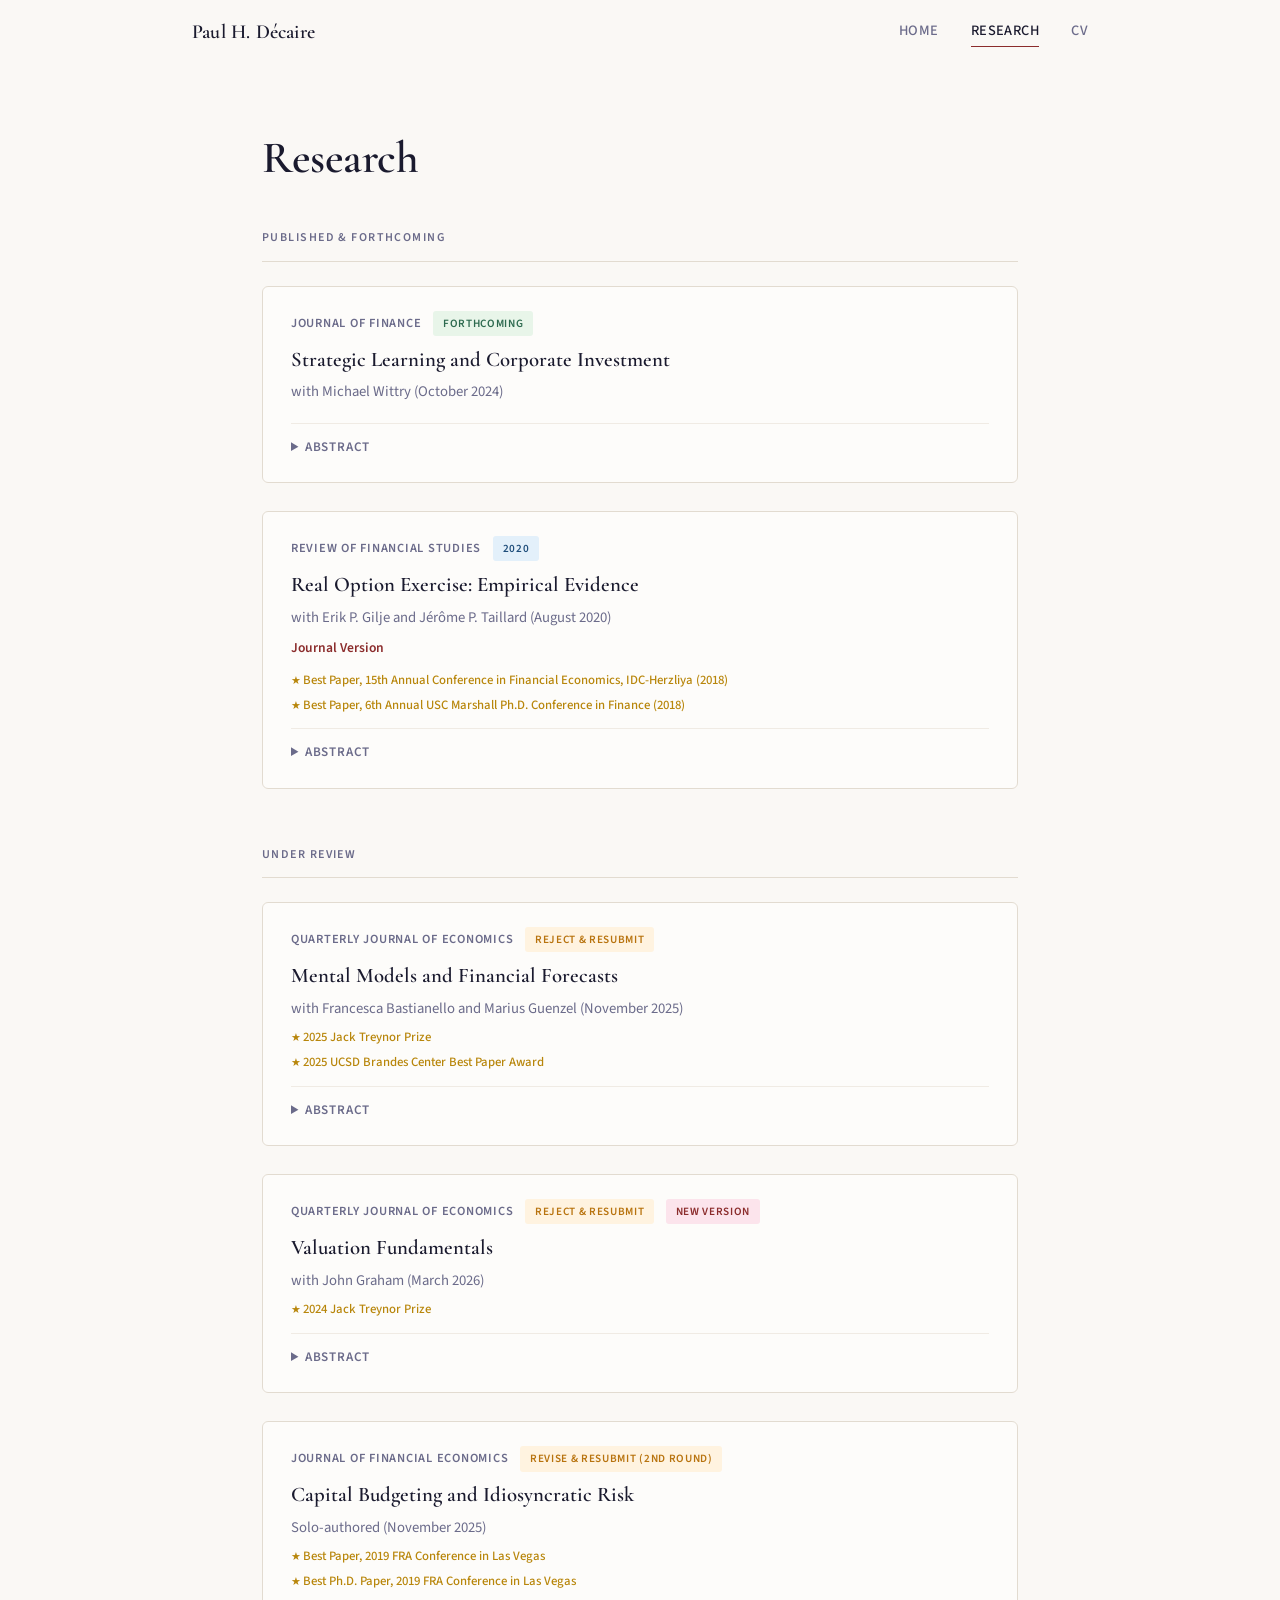
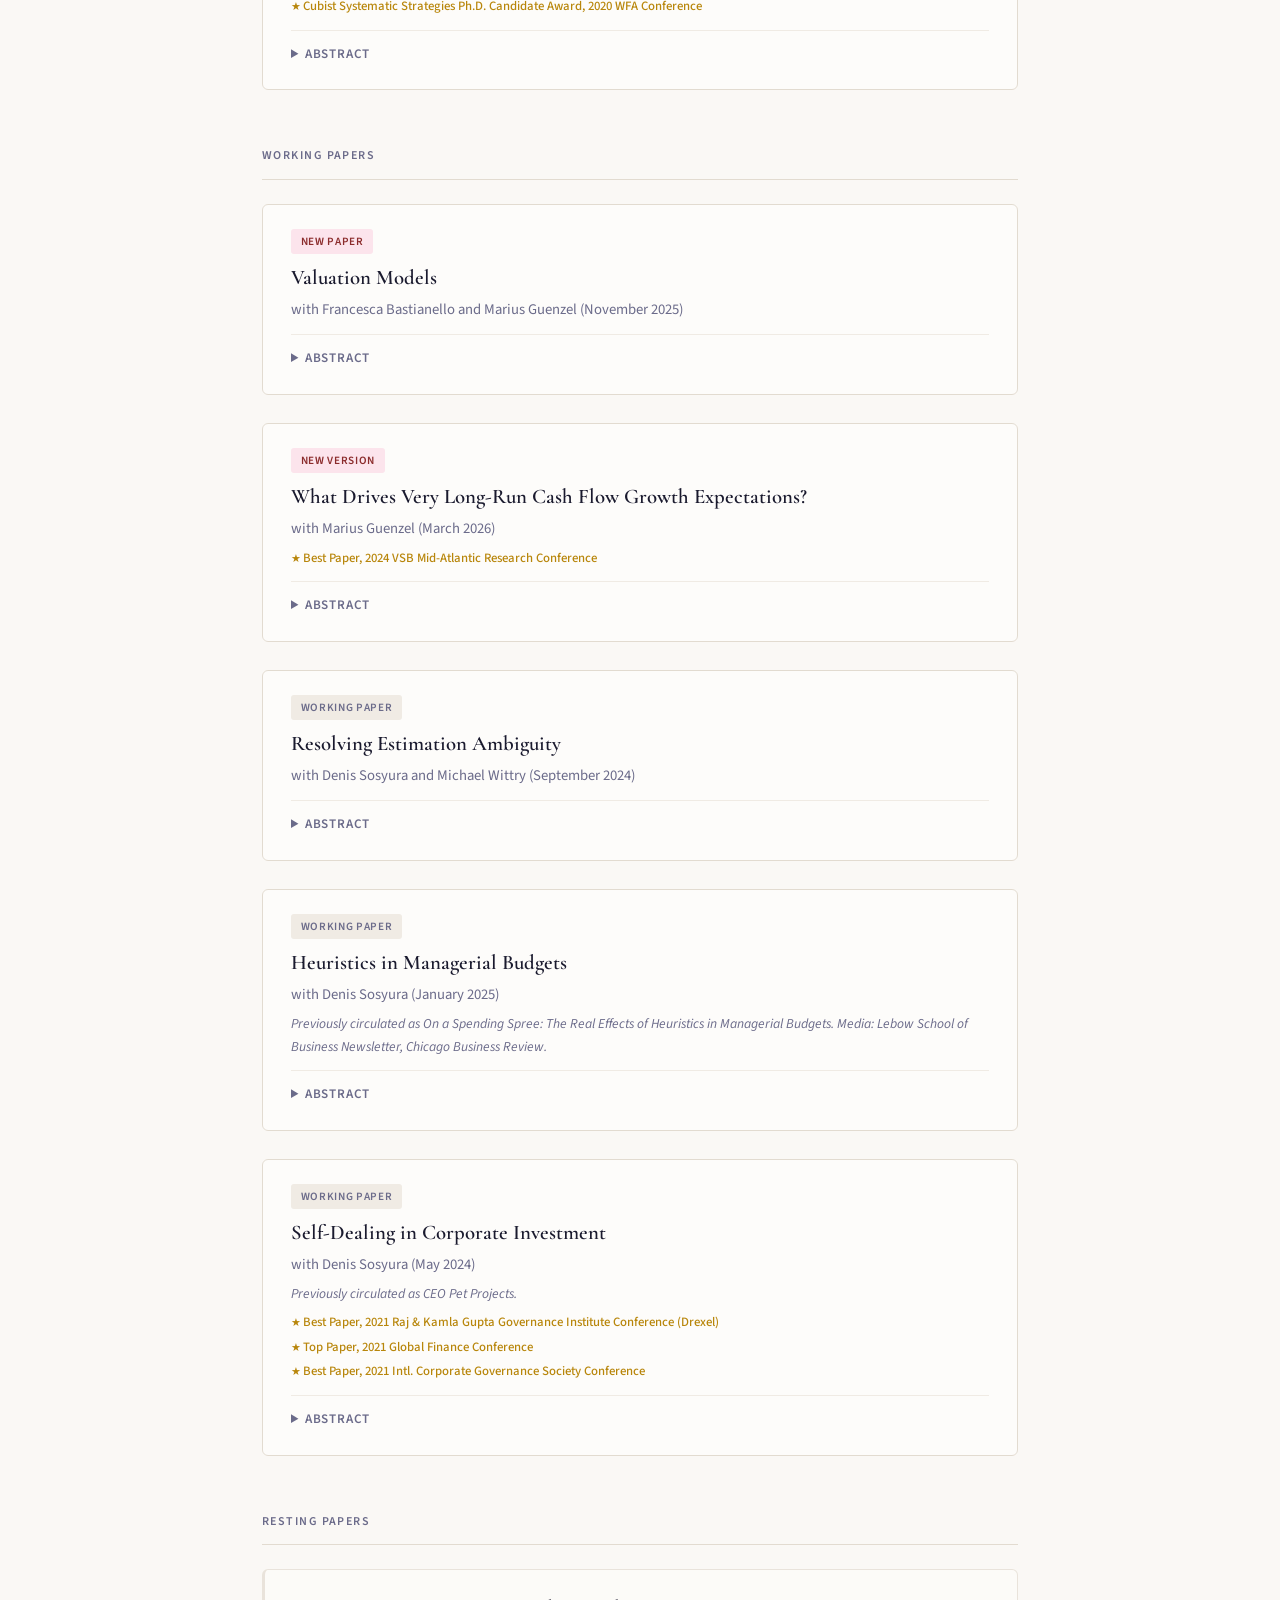
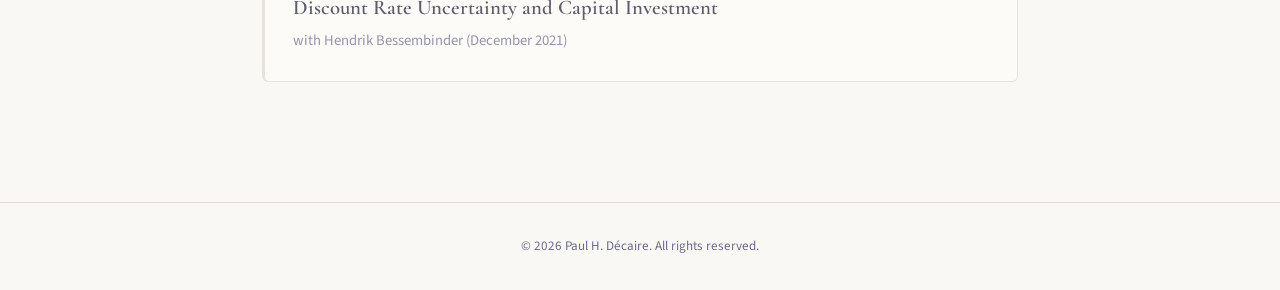
==== research.html @ a3f48f18 "Update paper title and author date in research.html" ====
<!DOCTYPE html>
<html lang="en">
<head>
    <meta charset="UTF-8">
    <meta name="viewport" content="width=device-width, initial-scale=1.0">
    <!-- Google Analytics 4 -->
    <script async src="https://www.googletagmanager.com/gtag/js?id=G-M47GTW8GNM"></script>
    <script>
        window.dataLayer = window.dataLayer || [];
        function gtag(){dataLayer.push(arguments);}
        gtag('js', new Date());
        gtag('config', 'G-M47GTW8GNM');
    </script>
    <title>Research — Paul H. Décaire</title>
    <meta name="description" content="Research papers by Paul H. Décaire on corporate investment, behavioral finance, and capital budgeting.">
    <link rel="preconnect" href="https://fonts.googleapis.com">
    <link rel="preconnect" href="https://fonts.gstatic.com" crossorigin>
    <link href="https://fonts.googleapis.com/css2?family=Cormorant+Garamond:ital,wght@0,400;0,500;0,600;0,700;1,400;1,500&family=Source+Sans+3:ital,wght@0,300;0,400;0,500;0,600;1,400&display=swap" rel="stylesheet">
    <link rel="stylesheet" href="style.css">
</head>
<body>
    <!-- Navigation -->
    <nav class="nav" id="nav">
        <div class="nav-inner">
            <a href="index.html" class="nav-name">Paul H. Décaire</a>
            <button class="nav-toggle" aria-label="Toggle menu" onclick="document.querySelector('.nav-links').classList.toggle('open')">
                <span></span><span></span><span></span>
            </button>
            <div class="nav-links">
                <a href="index.html">Home</a>
                <a href="research.html" class="active">Research</a>
                <a href="decaire_paul_resume.pdf" target="_blank">CV</a>
            </div>
        </div>
    </nav>

    <!-- Page Header -->
    <header class="page-header">
        <h1>Research</h1>
    </header>

    <!-- Main Content -->
    <main class="content research-page">

        <!-- Published / Forthcoming -->
        <section class="paper-section">
            <h2 class="section-label">Published &amp; Forthcoming</h2>
            <div class="papers">

                <article class="paper">
                    <div class="paper-meta">
                        <span class="paper-venue">Journal of Finance</span>
                        <span class="paper-status forthcoming">Forthcoming</span>
                    </div>
                    <h3 class="paper-title">
                        <a href="https://papers.ssrn.com/sol3/papers.cfm?abstract_id=3923811" target="_blank">Strategic Learning and Corporate Investment</a>
                    </h3>
                    <p class="paper-authors">with Michael Wittry (October 2024)</p>
                    <div class="paper-awards">
                        <!-- No specific awards listed for this version -->
                    </div>
                    <details class="paper-abstract">
                        <summary>Abstract</summary>
                        <p>We show that firms anticipate information spillover from peers' investment decisions and delay project exercise to learn from them. While this information improves project selection, the cost of waiting erodes these gains. To establish causality, we exploit local exogenous variation from the 1800s that shapes the number of peers that a firm can learn from today. The effect is most salient when information is scarce, costs of waiting are low, projects have low expected profitability, and the source information is more relevant. Finally, the anticipation of spillovers dampens aggregate investment, suggesting a role for this mechanism in macro-investment models.</p>
                    </details>
                </article>

                <article class="paper">
                    <div class="paper-meta">
                        <span class="paper-venue">Review of Financial Studies</span>
                        <span class="paper-status published">2020</span>
                    </div>
                    <h3 class="paper-title">
                        <a href="https://papers.ssrn.com/sol3/papers.cfm?abstract_id=3342565" target="_blank">Real Option Exercise: Empirical Evidence</a>
                    </h3>
                    <p class="paper-authors">with Erik P. Gilje and Jérôme P. Taillard (August 2020)</p>
                    <p class="paper-links">
                        <a href="https://academic.oup.com/rfs/advance-article/doi/10.1093/rfs/hhz092/5555880" target="_blank">Journal Version</a>
                    </p>
                    <div class="paper-awards">
                        <span class="award">Best Paper, 15th Annual Conference in Financial Economics, IDC-Herzliya (2018)</span>
                        <span class="award">Best Paper, 6th Annual USC Marshall Ph.D. Conference in Finance (2018)</span>
                    </div>
                    <details class="paper-abstract">
                        <summary>Abstract</summary>
                        <p>We study when and why firms exercise real options. Using detailed project-level investment data, we find that the likelihood that a firm exercises a real option is strongly related to peer exercise behavior. Peer exercise decisions are as important in explaining exercise behavior as variables commonly associated with standard real option theories, such as volatility. We identify peer effects using localized exogenous variation in peer project exercise decisions and find evidence consistent with information externalities being important for exercise behavior.</p>
                    </details>
                </article>

            </div>
        </section>

        <!-- Papers Under Review -->
        <section class="paper-section">
            <h2 class="section-label">Under Review</h2>
            <div class="papers">

                <article class="paper">
                    <div class="paper-meta">
                        <span class="paper-venue">Quarterly Journal of Economics</span>
                        <span class="paper-status rr">Reject &amp; Resubmit</span>
                    </div>
                    <h3 class="paper-title">
                        <a href="https://papers.ssrn.com/sol3/papers.cfm?abstract_id=5004839" target="_blank">Mental Models and Financial Forecasts</a>
                    </h3>
                    <p class="paper-authors">with Francesca Bastianello and Marius Guenzel (November 2025)</p>
                    <div class="paper-awards">
                        <span class="award">2025 Jack Treynor Prize</span>
                        <span class="award">2025 UCSD Brandes Center Best Paper Award</span>
                    </div>
                    <details class="paper-abstract">
                        <summary>Abstract</summary>
                        <p>We uncover the mental models financial professionals use to explain their quantitative forecasts, and show how they shape beliefs and return predictability. Using the near-universe of 2.1 million equity analyst reports, we collect the valuation methods analysts adopt to compute their price targets, together with their reasoning, measured as attention to topics, and their associated valuation channels, time horizons, and sentiments. To validate the reliability of our output, we introduce a multi-step LLM prompting strategy and new diagnostic tools. Consistent with a model of top-down and bottom-up attention, we then uncover three sets of facts. First, analysts' mental models are sparse and rigid, and the choice of attention allocation and valuation methods are jointly determined by both analyst- and firm-characteristics. Second, analysts' reasoning translates into their quantitative forecasts. Both attention and valuation methods contribute to differences in valuations over time and across analysts, but variation in attention plays a bigger role. Third, we study the extent to which different topics contribute to over and underreaction to information, and show how biases in analysts' reasoning are reflected in asset prices.</p>
                    </details>
                </article>

                <article class="paper">
                    <div class="paper-meta">
                        <span class="paper-venue">Quarterly Journal of Economics</span>
                        <span class="paper-status rr">Reject &amp; Resubmit</span>
                        <span class="paper-status new">New Version</span>
                    </div>
                    <h3 class="paper-title">
                        <a href="https://papers.ssrn.com/sol3/papers.cfm?abstract_id=4951338" target="_blank">Valuation Fundamentals</a>
                    </h3>
                    <p class="paper-authors">with John Graham (March 2026)</p>
                    <div class="paper-awards">
                        <span class="award">2024 Jack Treynor Prize</span>
                    </div>
                    <details class="paper-abstract">
                        <summary>Abstract</summary>
                        <p>Valuation combines expectations about cash flows and risk, yet little is known about how experts subjectively assess and incorporate risk into their models. Using a comprehensive sample with detailed information on valuation-model design and discount-rate inputs, we provide new evidence about valuation practice and how analysts assess firm-level risk. Analysts anchor their discount rates in the Capital Asset Pricing Model but apply subjective adjustments: they incorporate firm-specific characteristics they deem relevant and account for estimation noise when updating toward the benchmark. These adjustments strengthen the risk-return trade-off captured by subjective betas, resulting in a steeper subjective Security Market Line. While this process strengthens the relation between betas and future idiosyncratic risk, it weakens their link to systematic risk. More broadly, our findings illustrate how formal models and expert judgment interact: normative frameworks serve as disciplining anchors, but expectations ultimately reflect context-dependent judgment extending beyond, and improving upon, the model itself.</p>
                    </details>
                </article>

                <article class="paper">
                    <div class="paper-meta">
                        <span class="paper-venue">Journal of Financial Economics</span>
                        <span class="paper-status rr">Revise &amp; Resubmit (2nd round)</span>
                    </div>
                    <h3 class="paper-title">
                        <a href="https://papers.ssrn.com/sol3/papers.cfm?abstract_id=3480884" target="_blank">Capital Budgeting and Idiosyncratic Risk</a>
                    </h3>
                    <p class="paper-authors">Solo-authored (November 2025)</p>
                    <div class="paper-awards">
                        <span class="award">Best Paper, 2019 FRA Conference in Las Vegas</span>
                        <span class="award">Best Ph.D. Paper, 2019 FRA Conference in Las Vegas</span>
                        <span class="award">Cubist Systematic Strategies Ph.D. Candidate Award, 2020 WFA Conference</span>
                    </div>
                    <details class="paper-abstract">
                        <summary>Abstract</summary>
                        <p>I show that managers discriminate against idiosyncratic risk in capital budgeting: marginal projects with greater idiosyncratic risk exposure are associated with higher required rate of return. To establish causality, I exploit quasi-exogenous within-region variation in project-specific idiosyncratic risk. I then decompose the measure of idiosyncratic risk into a good and a bad component and show that managers penalize projects for their exposure to downside risk. Finally, I explore how costly external financing, internal monitoring frictions, and CEOs' personal exposure to idiosyncratic risk affect those adjustments. Overall, financial and operational frictions induce managers to account for idiosyncratic risk when determining projects' required rate of return.</p>
                    </details>
                </article>

            </div>
        </section>

        <!-- Working Papers -->
        <section class="paper-section">
            <h2 class="section-label">Working Papers</h2>
            <div class="papers">

                <article class="paper">
                    <div class="paper-meta">
                        <span class="paper-status new">New Paper</span>
                    </div>
                    <h3 class="paper-title">
                        <a href="https://papers.ssrn.com/sol3/papers.cfm?abstract_id=5767524" target="_blank">Valuation Models</a>
                    </h3>
                    <p class="paper-authors">with Francesca Bastianello and Marius Guenzel (November 2025)</p>
                    <details class="paper-abstract">
                        <summary>Abstract</summary>
                        <p>Valuation models lie at the core of both financial theory and practice, yet we lack systematic evidence on how professionals value assets, which models perform best, and why. To make progress on these questions, we analyze valuation models in 1.1 million equity analyst reports. While, on average, simpler multiples-based models generate more accurate forecasts than more complex discounted cash flow (DCF) models, this masks important heterogeneity: skilled analysts produce superior forecasts with DCF models, especially for hard-to-value firms, underscoring the importance of expertise when employing complex models. To establish that model-specific expertise matters, we exploit a quasi-exogenous shock that forced some analysts to switch valuation models, and show that their forecast accuracy subsequently declines relative to analysts with established experience using the new approach.</p>
                    </details>
                </article>

                <article class="paper">
                    <div class="paper-meta">
                        <span class="paper-status new">New Version</span>
                    </div>
                    <h3 class="paper-title">
                        <a href="https://papers.ssrn.com/sol3/papers.cfm?abstract_id=4637198" target="_blank">What Drives Very Long-Run Cash Flow Growth Expectations?</a>
                    </h3>
                    <p class="paper-authors">with Marius Guenzel (March 2026)</p>
                    <div class="paper-awards">
                        <span class="award">Best Paper, 2024 VSB Mid-Atlantic Research Conference</span>
                    </div>
                    <details class="paper-abstract">
                        <summary>Abstract</summary>
                        <p>We study how forecasters form beliefs about very long-run firm growth using data on terminal growth rate (TGR) expectations, textual discussions, and demographics. TGR expectations are distinct from shorter-horizon beliefs, correlated with firms’ long-run growth, and uncontaminated by expected returns. Compared to short-run expectations, persistent forecaster heterogeneity carries more weight, accounting for 69% of explained variation in TGR. Local extrapolation is strongest in distant and unfamiliar contexts. TGR heterogeneity reflects differential textual emphasis on macroeconomic, industry, and geographic topics, yielding a unifying insight: when outcomes are distant and fundamental anchors are weak, individual background and experience dominate in shaping beliefs.</p>
                    </details>
                </article>

                <article class="paper">
                    <div class="paper-meta">
                        <span class="paper-status">Working Paper</span>
                    </div>
                    <h3 class="paper-title">
                        <a href="https://papers.ssrn.com/sol3/papers.cfm?abstract_id=4953859" target="_blank">Resolving Estimation Ambiguity</a>
                    </h3>
                    <p class="paper-authors">with Denis Sosyura and Michael Wittry (September 2024)</p>
                    <details class="paper-abstract">
                        <summary>Abstract</summary>
                        <p>Economic models develop conceptual frameworks for fundamental decisions but rarely prescribe a specific estimation approach. Using novel data on the inputs and assumptions in professional stock valuations, we study how financial analysts address estimation ambiguity when calculating a firm's cost of capital. Analysts use the same return-generating model (CAPM) but diverge in their estimation choices for key inputs, such as equity betas. Such estimation choices are driven by idiosyncratic analyst-specific criteria, persist throughout their career and across brokerages, and generate large cross-analyst variation in discount rates for the same stock.</p>
                    </details>
                </article>

                <article class="paper">
                    <div class="paper-meta">
                        <span class="paper-status">Working Paper</span>
                    </div>
                    <h3 class="paper-title">
                        <a href="https://papers.ssrn.com/sol3/papers.cfm?abstract_id=4242936" target="_blank">Heuristics in Managerial Budgets</a>
                    </h3>
                    <p class="paper-authors">with Denis Sosyura (January 2025)</p>
                    <p class="paper-note">Previously circulated as <em>On a Spending Spree: The Real Effects of Heuristics in Managerial Budgets</em>. Media: Lebow School of Business Newsletter, Chicago Business Review.</p>
                    <details class="paper-abstract">
                        <summary>Abstract</summary>
                        <p>Using granular data on managerial expenditures, we uncover heuristics in capital budgets, such as nominal rigidity, anchoring, and reset deadlines. Such heuristics are associated with managerial opportunism. Managers with budget surpluses increase spending before fiscal deadlines, and these projects underperform. Managers with budget shortfalls halt spending until refill dates, irrespective of investment options. These effects intensify at hierarchical firms with higher monitoring costs but weaken under strong principals.</p>
                    </details>
                </article>

                <article class="paper">
                    <div class="paper-meta">
                        <span class="paper-status">Working Paper</span>
                    </div>
                    <h3 class="paper-title">
                        <a href="https://papers.ssrn.com/sol3/papers.cfm?abstract_id=3747263" target="_blank">Self-Dealing in Corporate Investment</a>
                    </h3>
                    <p class="paper-authors">with Denis Sosyura (May 2024)</p>
                    <p class="paper-note">Previously circulated as <em>CEO Pet Projects</em>.</p>
                    <div class="paper-awards">
                        <span class="award">Best Paper, 2021 Raj &amp; Kamla Gupta Governance Institute Conference (Drexel)</span>
                        <span class="award">Top Paper, 2021 Global Finance Conference</span>
                        <span class="award">Best Paper, 2021 Intl. Corporate Governance Society Conference</span>
                    </div>
                    <details class="paper-abstract">
                        <summary>Abstract</summary>
                        <p>Using hand-collected data on CEOs' personal assets, we find that CEOs prioritize corporate investment projects that increase the value of CEOs' private assets. Such projects are implemented sooner, receive more capital, and are less likely to be dropped. This investment strategy delivers large personal gains to the CEO but selects lower-NPV projects for the firm and erodes its investment efficiency. Consistent with value erosion, investment announcements by self-dealing CEOs generate negative announcement returns.</p>
                    </details>
                </article>

            </div>
        </section>

        <!-- Resting Papers -->
        <section class="paper-section">
            <h2 class="section-label">Resting Papers</h2>
            <div class="papers">
                <article class="paper paper-resting">
                    <h3 class="paper-title">Discount Rate Uncertainty and Capital Investment</h3>
                    <p class="paper-authors">with Hendrik Bessembinder (December 2021)</p>
                </article>
            </div>
        </section>

    </main>

    <!-- Footer -->
    <footer class="footer">
        <div class="footer-inner">
            <p>&copy; 2026 Paul H. Décaire. All rights reserved.</p>
        </div>
    </footer>

    <script>
        window.addEventListener('scroll', () => {
            document.getElementById('nav').classList.toggle('scrolled', window.scrollY > 20);
        });
    </script>
</body>
</html>
---- style.css ----
/* ============================================================
   Paul H. Décaire — Academic Website Stylesheet
   Aesthetic: Refined editorial, warm & authoritative
   ============================================================ */

:root {
    --color-ink: #1a1a2e;
    --color-ink-light: #3d3d5c;
    --color-ink-muted: #6b6b8a;
    --color-cream: #faf8f5;
    --color-warm-white: #fdfcfa;
    --color-sand: #f0ebe4;
    --color-sand-dark: #e2dbd0;
    --color-accent: #8b2c2c;
    --color-accent-hover: #a63636;
    --color-gold: #b8860b;
    --color-green-muted: #2d6a4f;
    --color-blue-muted: #1e4d7a;
    --font-display: 'Cormorant Garamond', 'Georgia', serif;
    --font-body: 'Source Sans 3', 'Segoe UI', sans-serif;
    --max-width: 820px;
    --nav-height: 64px;
}

/* Reset */
*, *::before, *::after { box-sizing: border-box; margin: 0; padding: 0; }

html {
    scroll-behavior: smooth;
    -webkit-text-size-adjust: 100%;
}

body {
    font-family: var(--font-body);
    font-size: 16px;
    line-height: 1.7;
    color: var(--color-ink);
    background: var(--color-cream);
    -webkit-font-smoothing: antialiased;
    -moz-osx-font-smoothing: grayscale;
}

a {
    color: var(--color-accent);
    text-decoration: none;
    transition: color 0.2s ease;
}
a:hover {
    color: var(--color-accent-hover);
}

img { max-width: 100%; display: block; }

/* ---- NAVIGATION ---- */
.nav {
    position: fixed;
    top: 0;
    left: 0;
    right: 0;
    height: var(--nav-height);
    background: var(--color-cream);
    z-index: 100;
    transition: box-shadow 0.3s ease, background 0.3s ease;
}
.nav.scrolled {
    box-shadow: 0 1px 12px rgba(26, 26, 46, 0.08);
    background: rgba(250, 248, 245, 0.97);
    backdrop-filter: blur(8px);
}
.nav-inner {
    max-width: 960px;
    margin: 0 auto;
    padding: 0 2rem;
    height: 100%;
    display: flex;
    align-items: center;
    justify-content: space-between;
}
.nav-name {
    font-family: var(--font-display);
    font-size: 1.25rem;
    font-weight: 600;
    color: var(--color-ink);
    letter-spacing: 0.01em;
}
.nav-name:hover { color: var(--color-accent); }
.nav-links {
    display: flex;
    gap: 2rem;
    align-items: center;
}
.nav-links a {
    font-family: var(--font-body);
    font-size: 0.9rem;
    font-weight: 500;
    color: var(--color-ink-muted);
    letter-spacing: 0.03em;
    text-transform: uppercase;
    position: relative;
    padding-bottom: 2px;
}
.nav-links a::after {
    content: '';
    position: absolute;
    bottom: -2px;
    left: 0;
    width: 0;
    height: 1.5px;
    background: var(--color-accent);
    transition: width 0.3s ease;
}
.nav-links a:hover,
.nav-links a.active {
    color: var(--color-ink);
}
.nav-links a:hover::after,
.nav-links a.active::after {
    width: 100%;
}
.nav-toggle { display: none; }

/* ---- HERO (Home) ---- */
.hero {
    padding-top: calc(var(--nav-height) + 4rem);
    padding-bottom: 3rem;
    background: var(--color-cream);
}
.hero-inner {
    max-width: var(--max-width);
    margin: 0 auto;
    padding: 0 2rem;
    display: flex;
    align-items: flex-start;
    gap: 3rem;
}
.hero-photo {
    flex-shrink: 0;
    width: 200px;
    height: 240px;
    border-radius: 6px;
    overflow: hidden;
    background: var(--color-sand);
    border: 1px solid var(--color-sand-dark);
}
.hero-photo img {
    width: 100%;
    height: 100%;
    object-fit: cover;
}
.hero-text {
    padding-top: 0.5rem;
}
.hero-text h1 {
    font-family: var(--font-display);
    font-size: 2.6rem;
    font-weight: 600;
    color: var(--color-ink);
    line-height: 1.15;
    margin-bottom: 0.5rem;
    letter-spacing: -0.01em;
}
.hero-title {
    font-size: 1.1rem;
    font-weight: 500;
    color: var(--color-ink-light);
    margin-bottom: 0.25rem;
}
.hero-affiliation {
    font-size: 0.95rem;
    color: var(--color-ink-muted);
    line-height: 1.6;
}

/* ---- PAGE HEADER (Research) ---- */
.page-header {
    padding-top: calc(var(--nav-height) + 3.5rem);
    padding-bottom: 2rem;
    max-width: var(--max-width);
    margin: 0 auto;
    padding-left: 2rem;
    padding-right: 2rem;
}
.page-header h1 {
    font-family: var(--font-display);
    font-size: 2.8rem;
    font-weight: 600;
    color: var(--color-ink);
    letter-spacing: -0.01em;
}

/* ---- MAIN CONTENT ---- */
.content {
    max-width: var(--max-width);
    margin: 0 auto;
    padding: 0 2rem 4rem;
}

/* ---- SECTION LABELS ---- */
.section-label {
    font-family: var(--font-body);
    font-size: 0.75rem;
    font-weight: 600;
    letter-spacing: 0.12em;
    text-transform: uppercase;
    color: var(--color-ink-muted);
    margin-bottom: 1.5rem;
    padding-bottom: 0.75rem;
    border-bottom: 1px solid var(--color-sand-dark);
}

/* ---- ABOUT SECTION ---- */
.about { margin-bottom: 3rem; }
.about-body p {
    color: var(--color-ink-light);
    margin-bottom: 1rem;
    font-size: 1.02rem;
}
.research-themes {
    margin: 0.75rem 0 1rem 1.25rem;
    color: var(--color-ink-light);
}
.research-themes li {
    margin-bottom: 0.4rem;
    padding-left: 0.3rem;
}

/* ---- CONTACT SECTION ---- */
.contact { margin-bottom: 3rem; }
.contact-grid {
    display: grid;
    grid-template-columns: 1fr 1fr;
    gap: 1.5rem;
    margin-bottom: 2rem;
}
.contact-item {
    display: flex;
    flex-direction: column;
    gap: 0.25rem;
}
.contact-label {
    font-size: 0.8rem;
    font-weight: 600;
    letter-spacing: 0.06em;
    text-transform: uppercase;
    color: var(--color-ink-muted);
}
.contact-item a {
    font-size: 1rem;
    font-weight: 500;
}

.profiles {
    display: flex;
    gap: 1.25rem;
    flex-wrap: wrap;
}
.profile-link {
    display: inline-flex;
    align-items: center;
    gap: 0.5rem;
    padding: 0.6rem 1.2rem;
    border: 1px solid var(--color-sand-dark);
    border-radius: 6px;
    font-size: 0.88rem;
    font-weight: 500;
    color: var(--color-ink-light);
    background: var(--color-warm-white);
    transition: all 0.2s ease;
}
.profile-link:hover {
    border-color: var(--color-accent);
    color: var(--color-accent);
    background: #fff;
    box-shadow: 0 2px 8px rgba(139, 44, 44, 0.08);
}
.profile-link svg {
    flex-shrink: 0;
}

/* ---- HIGHLIGHTS / SELECTED RESEARCH ---- */
.highlights { margin-bottom: 2rem; }
.highlights-body {
    display: flex;
    flex-direction: column;
    gap: 1.25rem;
}
.highlight-card {
    padding: 1.25rem 1.5rem;
    background: var(--color-warm-white);
    border: 1px solid var(--color-sand-dark);
    border-radius: 6px;
    border-left: 3px solid var(--color-accent);
    transition: box-shadow 0.2s ease, transform 0.2s ease;
}
.highlight-card:hover {
    box-shadow: 0 4px 16px rgba(26, 26, 46, 0.06);
    transform: translateY(-1px);
}
.highlight-badge {
    display: inline-block;
    font-size: 0.72rem;
    font-weight: 600;
    letter-spacing: 0.08em;
    text-transform: uppercase;
    color: var(--color-accent);
    margin-bottom: 0.4rem;
}
.highlight-card h3 {
    font-family: var(--font-display);
    font-size: 1.2rem;
    font-weight: 600;
    line-height: 1.35;
    margin-bottom: 0.25rem;
}
.highlight-card h3 a {
    color: var(--color-ink);
}
.highlight-card h3 a:hover {
    color: var(--color-accent);
}
.highlight-authors {
    font-size: 0.9rem;
    color: var(--color-ink-muted);
}
.highlight-awards {
    font-size: 0.8rem;
    color: var(--color-gold);
    font-weight: 500;
    margin-top: 0.35rem;
}
.view-all {
    display: inline-block;
    margin-top: 0.5rem;
    font-weight: 600;
    font-size: 0.95rem;
}

/* ---- RESEARCH PAGE: PAPERS ---- */
.paper-section {
    margin-bottom: 3.5rem;
}
.papers {
    display: flex;
    flex-direction: column;
    gap: 1.75rem;
}
.paper {
    padding: 1.5rem 1.75rem;
    background: var(--color-warm-white);
    border: 1px solid var(--color-sand-dark);
    border-radius: 6px;
    transition: box-shadow 0.2s ease;
}
.paper:hover {
    box-shadow: 0 3px 14px rgba(26, 26, 46, 0.06);
}
.paper-meta {
    display: flex;
    align-items: center;
    gap: 0.75rem;
    margin-bottom: 0.6rem;
    flex-wrap: wrap;
}
.paper-venue {
    font-size: 0.78rem;
    font-weight: 600;
    letter-spacing: 0.06em;
    text-transform: uppercase;
    color: var(--color-ink-muted);
}
.paper-status {
    font-size: 0.7rem;
    font-weight: 600;
    letter-spacing: 0.06em;
    text-transform: uppercase;
    padding: 0.2rem 0.6rem;
    border-radius: 3px;
    background: var(--color-sand);
    color: var(--color-ink-muted);
}
.paper-status.forthcoming {
    background: #e8f5e9;
    color: var(--color-green-muted);
}
.paper-status.published {
    background: #e3f0fa;
    color: var(--color-blue-muted);
}
.paper-status.rr {
    background: #fff3e0;
    color: #b8730e;
}
.paper-status.new {
    background: #fce4ec;
    color: var(--color-accent);
}
.paper-title {
    font-family: var(--font-display);
    font-size: 1.3rem;
    font-weight: 600;
    line-height: 1.35;
    margin-bottom: 0.35rem;
}
.paper-title a {
    color: var(--color-ink);
}
.paper-title a:hover {
    color: var(--color-accent);
}
.paper-authors {
    font-size: 0.92rem;
    color: var(--color-ink-muted);
    margin-bottom: 0.3rem;
}
.paper-note {
    font-size: 0.85rem;
    color: var(--color-ink-muted);
    font-style: italic;
    margin-bottom: 0.3rem;
}
.paper-links {
    margin-bottom: 0.5rem;
}
.paper-links a {
    font-size: 0.85rem;
    font-weight: 600;
}
.paper-awards {
    display: flex;
    flex-direction: column;
    gap: 0.2rem;
    margin-top: 0.4rem;
}
.award {
    font-size: 0.8rem;
    color: var(--color-gold);
    font-weight: 500;
}
.award::before {
    content: '★ ';
    font-size: 0.7rem;
}

/* Abstract toggle */
.paper-abstract {
    margin-top: 0.75rem;
    border-top: 1px solid var(--color-sand);
    padding-top: 0.75rem;
}
.paper-abstract summary {
    font-size: 0.82rem;
    font-weight: 600;
    text-transform: uppercase;
    letter-spacing: 0.06em;
    color: var(--color-ink-muted);
    cursor: pointer;
    user-select: none;
    transition: color 0.2s;
}
.paper-abstract summary:hover {
    color: var(--color-accent);
}
.paper-abstract p {
    margin-top: 0.6rem;
    font-size: 0.9rem;
    line-height: 1.65;
    color: var(--color-ink-light);
}

.paper-resting {
    opacity: 0.7;
    border-left: 3px solid var(--color-sand-dark);
}

/* ---- FOOTER ---- */
.footer {
    border-top: 1px solid var(--color-sand-dark);
    padding: 2rem 0;
    background: var(--color-cream);
}
.footer-inner {
    max-width: var(--max-width);
    margin: 0 auto;
    padding: 0 2rem;
    text-align: center;
}
.footer p {
    font-size: 0.82rem;
    color: var(--color-ink-muted);
}

/* ---- RESPONSIVE ---- */
@media (max-width: 700px) {
    .hero-inner {
        flex-direction: column;
        align-items: center;
        text-align: center;
        gap: 1.5rem;
    }
    .hero-photo {
        width: 160px;
        height: 200px;
    }
    .hero-text h1 {
        font-size: 2rem;
    }
    .contact-grid {
        grid-template-columns: 1fr;
    }
    .profiles {
        justify-content: center;
    }
    .nav-toggle {
        display: flex;
        flex-direction: column;
        gap: 5px;
        background: none;
        border: none;
        cursor: pointer;
        padding: 4px;
    }
    .nav-toggle span {
        display: block;
        width: 22px;
        height: 2px;
        background: var(--color-ink);
        border-radius: 2px;
        transition: 0.2s;
    }
    .nav-links {
        display: none;
        position: absolute;
        top: var(--nav-height);
        left: 0;
        right: 0;
        background: var(--color-cream);
        flex-direction: column;
        padding: 1rem 2rem 1.5rem;
        gap: 1rem;
        box-shadow: 0 4px 16px rgba(0,0,0,0.06);
    }
    .nav-links.open {
        display: flex;
    }
    .page-header h1 { font-size: 2.2rem; }
    .paper { padding: 1.25rem; }
    .paper-title { font-size: 1.15rem; }
    .highlight-card { padding: 1rem 1.25rem; }
}

/* ---- ANIMATIONS ---- */
@keyframes fadeUp {
    from { opacity: 0; transform: translateY(16px); }
    to   { opacity: 1; transform: translateY(0); }
}

.hero-photo,
.hero-text,
.about,
.contact,
.highlights,
.paper-section {
    animation: fadeUp 0.6s ease both;
}
.hero-text       { animation-delay: 0.1s; }
.about           { animation-delay: 0.15s; }
.contact         { animation-delay: 0.2s; }
.highlights      { animation-delay: 0.25s; }

/* Print styles */
@media print {
    .nav, .nav-toggle { display: none; }
    .hero { padding-top: 1rem; }
    .paper-abstract { display: block; }
    .paper-abstract summary { display: none; }
    a { color: inherit; }
}

/* Upcoming Conferences */
.conferences-body {
    max-width: 38rem;
}

.conference-list {
    list-style: none;
    padding: 0;
    margin: 0 0 1rem;
}

.conference-list li {
    padding: 0.45rem 0;
    border-bottom: 1px solid rgba(0, 0, 0, 0.06);
    font-family: 'Source Sans 3', sans-serif;
    font-size: 0.95rem;
}

.conf-note {
    color: #888;
    font-size: 0.85em;
    margin-left: 0.25rem;
}

.conf-legend {
    font-size: 0.85rem;
    color: #888;
    margin-top: 0.5rem;
    font-family: 'Source Sans 3', sans-serif;
}
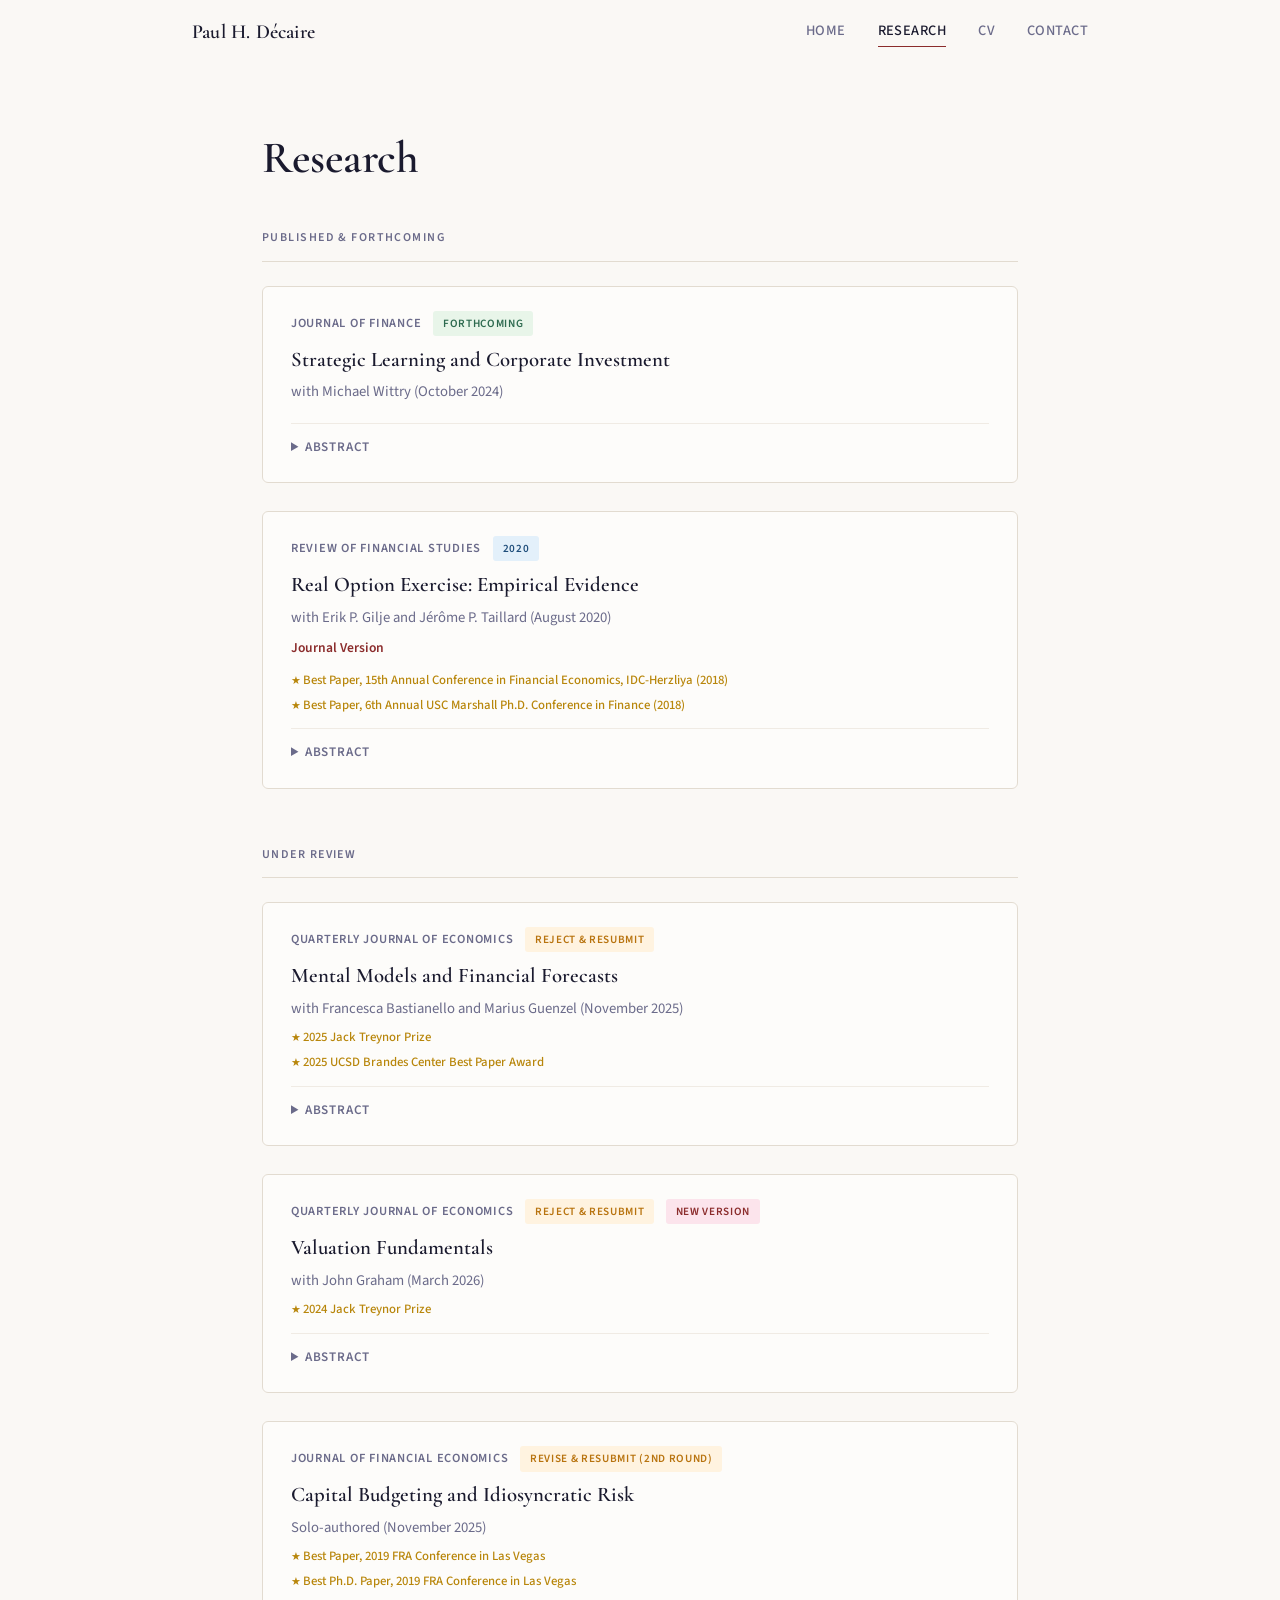
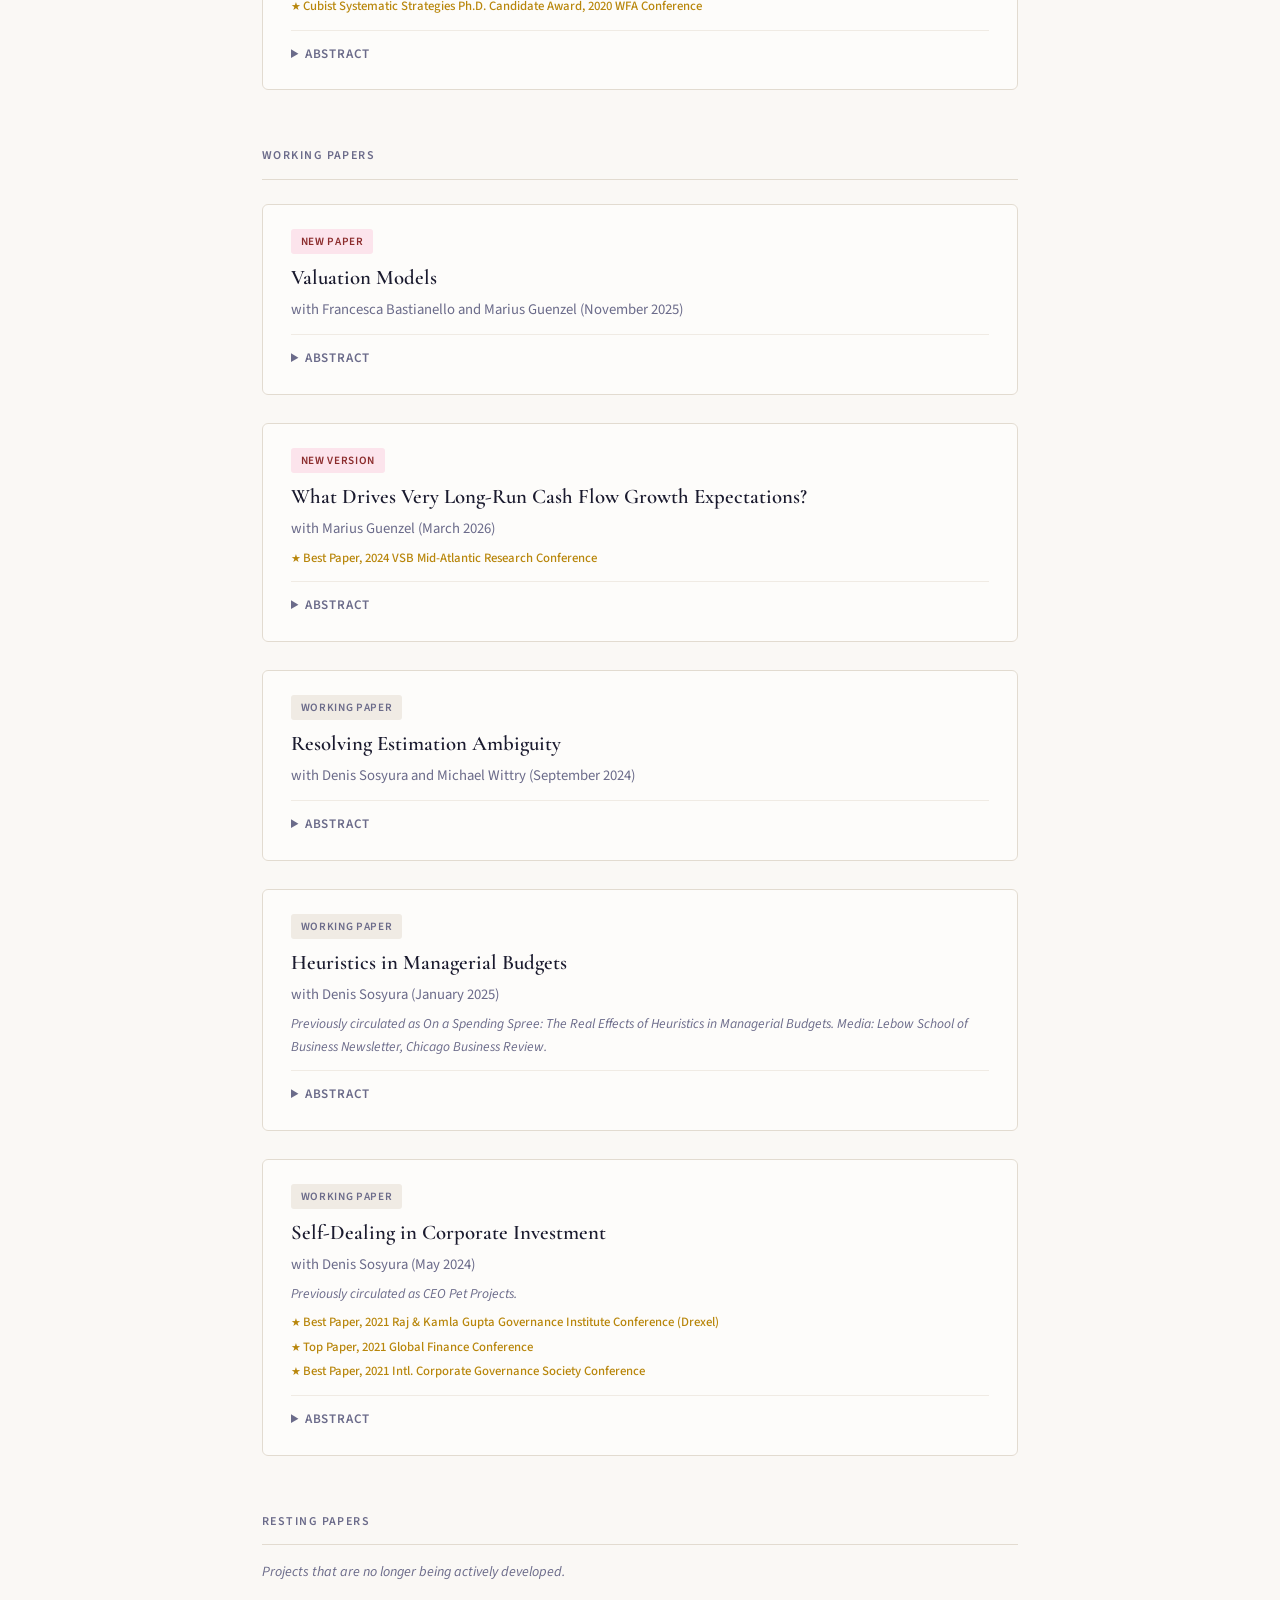
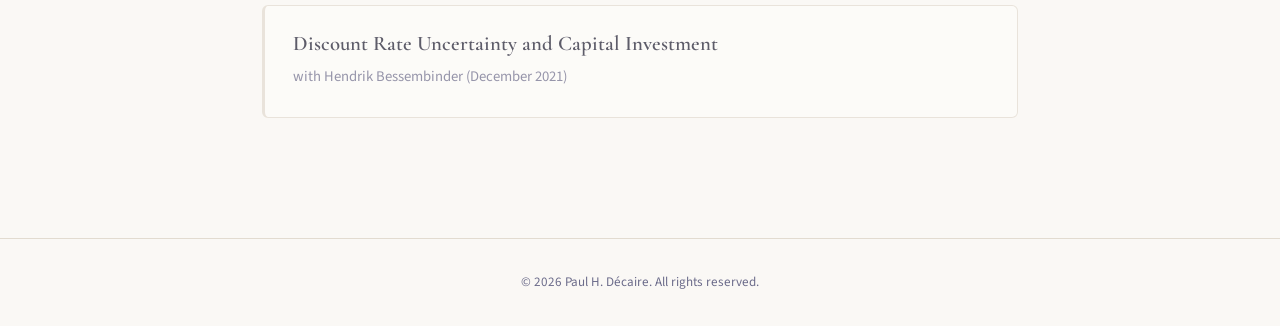
==== commit 98983d01: "Add files via upload" ====
--- a/research.html
+++ b/research.html
@@ -12,7 +12,17 @@
         gtag('config', 'G-M47GTW8GNM');
     </script>
     <title>Research — Paul H. Décaire</title>
-    <meta name="description" content="Research papers by Paul H. Décaire on corporate investment, behavioral finance, and capital budgeting.">
+    <meta name="description" content="Research papers by Paul H. Décaire on corporate investment, behavioral finance, capital budgeting, and valuation.">
+    <!-- Open Graph / Social sharing -->
+    <meta property="og:title" content="Research — Paul H. Décaire">
+    <meta property="og:description" content="Research papers on corporate investment, behavioral finance, capital budgeting, and valuation. Published in the Journal of Finance, Review of Financial Studies, and more.">
+    <meta property="og:type" content="website">
+    <meta property="og:url" content="https://paulhdecaire.com/research.html">
+    <meta property="og:image" content="https://paulhdecaire.com/photo.jpg">
+    <meta name="twitter:card" content="summary">
+    <meta name="twitter:title" content="Research — Paul H. Décaire">
+    <meta name="twitter:description" content="Research papers on corporate investment, behavioral finance, capital budgeting, and valuation.">
+    <meta name="twitter:image" content="https://paulhdecaire.com/photo.jpg">
     <link rel="preconnect" href="https://fonts.googleapis.com">
     <link rel="preconnect" href="https://fonts.gstatic.com" crossorigin>
     <link href="https://fonts.googleapis.com/css2?family=Cormorant+Garamond:ital,wght@0,400;0,500;0,600;0,700;1,400;1,500&family=Source+Sans+3:ital,wght@0,300;0,400;0,500;0,600;1,400&display=swap" rel="stylesheet">
@@ -30,6 +40,7 @@
                 <a href="index.html">Home</a>
                 <a href="research.html" class="active">Research</a>
                 <a href="decaire_paul_resume.pdf" target="_blank">CV</a>
+                <a href="index.html#contact">Contact</a>
             </div>
         </div>
     </nav>
@@ -57,7 +68,6 @@
                     </h3>
                     <p class="paper-authors">with Michael Wittry (October 2024)</p>
                     <div class="paper-awards">
-                        <!-- No specific awards listed for this version -->
                     </div>
                     <details class="paper-abstract">
                         <summary>Abstract</summary>
@@ -188,7 +198,7 @@
                     </div>
                     <details class="paper-abstract">
                         <summary>Abstract</summary>
-                        <p>We study how forecasters form beliefs about very long-run firm growth using data on terminal growth rate (TGR) expectations, textual discussions, and demographics. TGR expectations are distinct from shorter-horizon beliefs, correlated with firms’ long-run growth, and uncontaminated by expected returns. Compared to short-run expectations, persistent forecaster heterogeneity carries more weight, accounting for 69% of explained variation in TGR. Local extrapolation is strongest in distant and unfamiliar contexts. TGR heterogeneity reflects differential textual emphasis on macroeconomic, industry, and geographic topics, yielding a unifying insight: when outcomes are distant and fundamental anchors are weak, individual background and experience dominate in shaping beliefs.</p>
+                        <p>We study how forecasters form beliefs about very long-run firm growth using data on terminal growth rate (TGR) expectations, textual discussions, and demographics. TGR expectations are distinct from shorter-horizon beliefs, correlated with firms' long-run growth, and uncontaminated by expected returns. Compared to short-run expectations, persistent forecaster heterogeneity carries more weight, accounting for 69% of explained variation in TGR. Local extrapolation is strongest in distant and unfamiliar contexts. TGR heterogeneity reflects differential textual emphasis on macroeconomic, industry, and geographic topics, yielding a unifying insight: when outcomes are distant and fundamental anchors are weak, individual background and experience dominate in shaping beliefs.</p>
                     </details>
                 </article>
 
@@ -247,6 +257,7 @@
         <!-- Resting Papers -->
         <section class="paper-section">
             <h2 class="section-label">Resting Papers</h2>
+            <p class="section-note">Projects that are no longer being actively developed.</p>
             <div class="papers">
                 <article class="paper paper-resting">
                     <h3 class="paper-title">Discount Rate Uncertainty and Capital Investment</h3>
@@ -269,5 +280,15 @@
             document.getElementById('nav').classList.toggle('scrolled', window.scrollY > 20);
         });
     </script>
+
+    <!-- StatCounter -->
+    <script type="text/javascript">
+        var sc_project=13212534;
+        var sc_invisible=1;
+        var sc_security="77cf4cf3";
+    </script>
+    <script type="text/javascript" src="https://www.statcounter.com/counter/counter.js" async></script>
+    <noscript><div class="statcounter" style="display:none;"><a title="Web Analytics" href="https://statcounter.com/" target="_blank"><img class="statcounter" src="https://c.statcounter.com/13212534/0/77cf4cf3/1/" alt="Web Analytics" referrerPolicy="no-referrer-when-downgrade"></a></div></noscript>
+    <!-- End StatCounter -->
 </body>
 </html>
--- a/style.css
+++ b/style.css
@@ -504,6 +504,9 @@
     .hero-text h1 {
         font-size: 2rem;
     }
+    .hero-profiles {
+        justify-content: center;
+    }
     .contact-grid {
         grid-template-columns: 1fr;
     }
@@ -606,3 +609,52 @@
     margin-top: 0.5rem;
     font-family: 'Source Sans 3', sans-serif;
 }
+
+/* ============================================================
+   NEW — Hero profile icons, About tagline, Resting Papers note
+   ============================================================ */
+
+/* Hero profile icon row (below affiliation) */
+.hero-profiles {
+    display: flex;
+    gap: 0.85rem;
+    margin-top: 0.9rem;
+}
+
+.hero-profiles a {
+    display: flex;
+    align-items: center;
+    justify-content: center;
+    width: 36px;
+    height: 36px;
+    border-radius: 50%;
+    color: var(--color-ink-muted);
+    opacity: 0.65;
+    transition: opacity 0.2s ease, background-color 0.2s ease, color 0.2s ease;
+}
+
+.hero-profiles a:hover {
+    opacity: 1;
+    color: var(--color-accent);
+    background-color: rgba(139, 44, 44, 0.06);
+}
+
+/* About tagline — the italic hook sentence */
+.about-tagline {
+    font-family: var(--font-display);
+    font-size: 1.25rem;
+    font-weight: 500;
+    font-style: italic;
+    line-height: 1.55;
+    margin-bottom: 0.75rem;
+    color: var(--color-ink);
+}
+
+/* Resting Papers explanatory note */
+.section-note {
+    font-size: 0.88rem;
+    color: var(--color-ink-muted);
+    margin-top: -0.5rem;
+    margin-bottom: 1.25rem;
+    font-style: italic;
+}
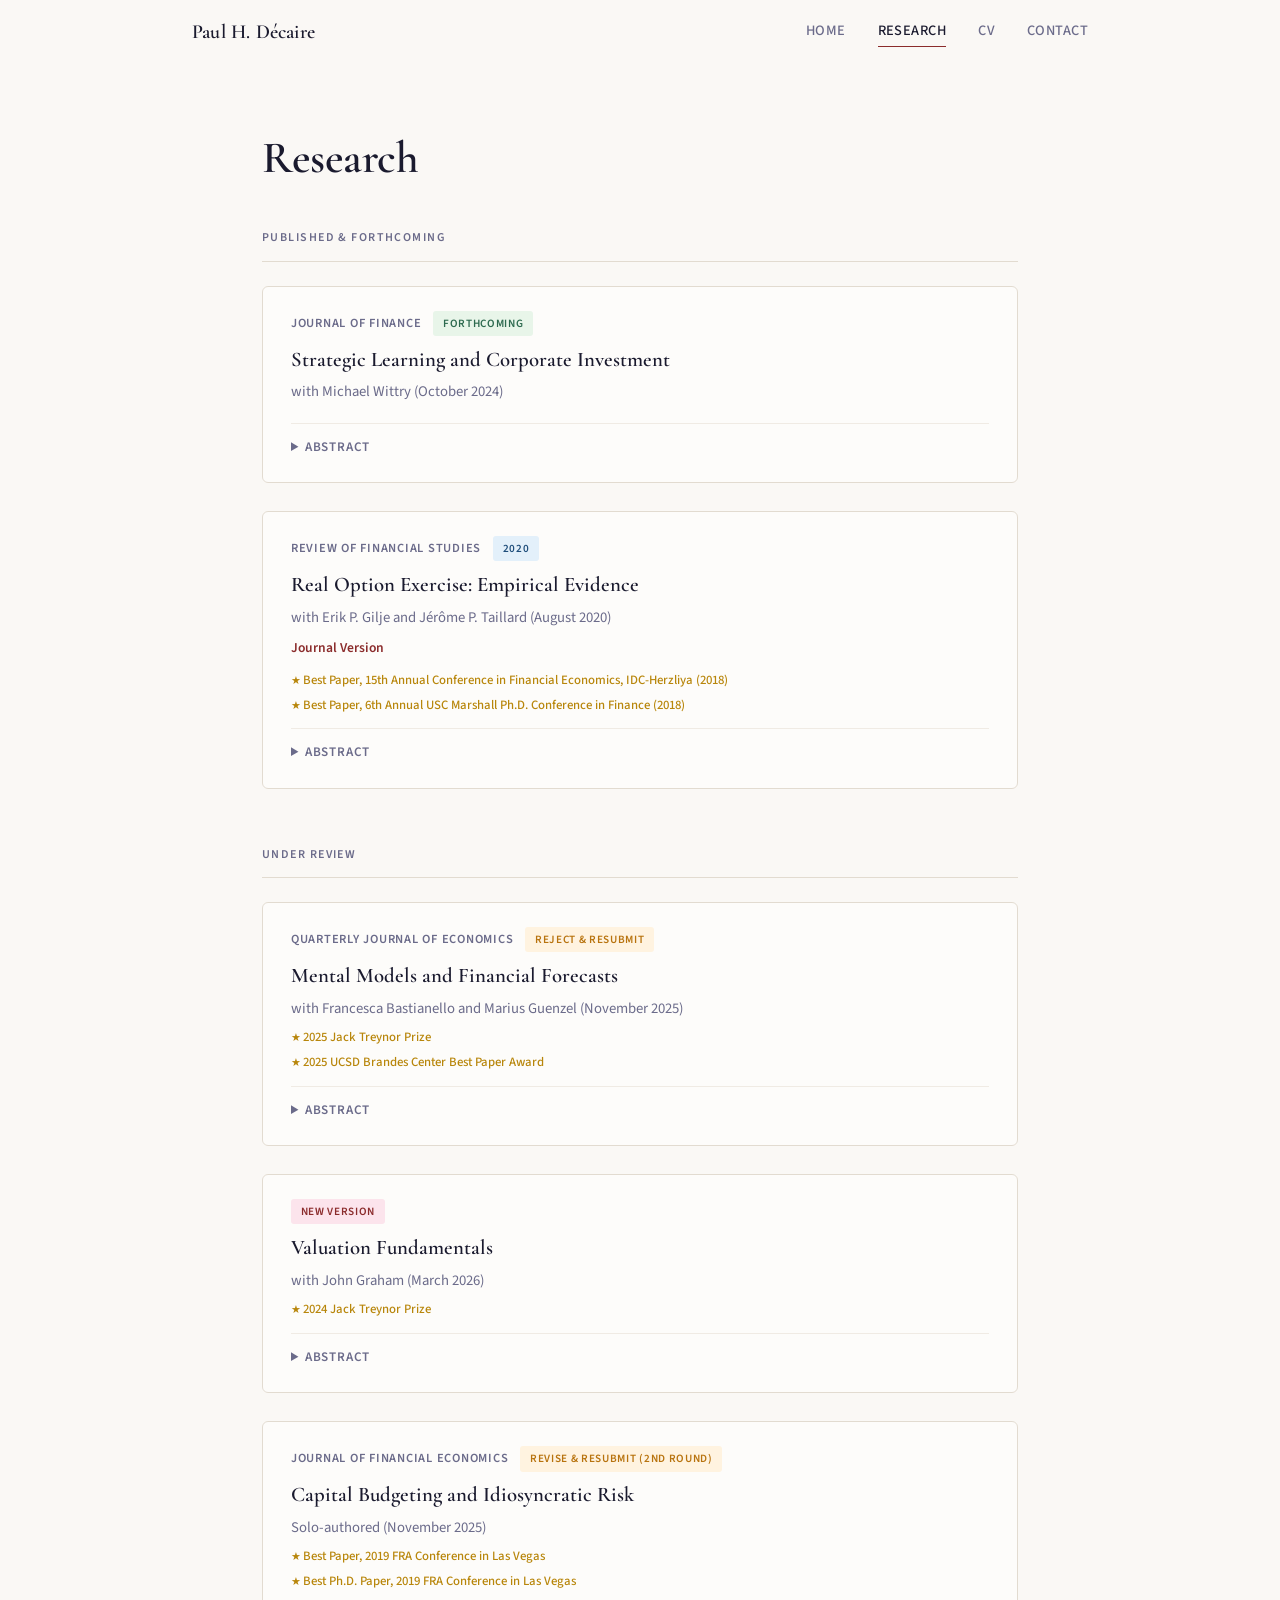
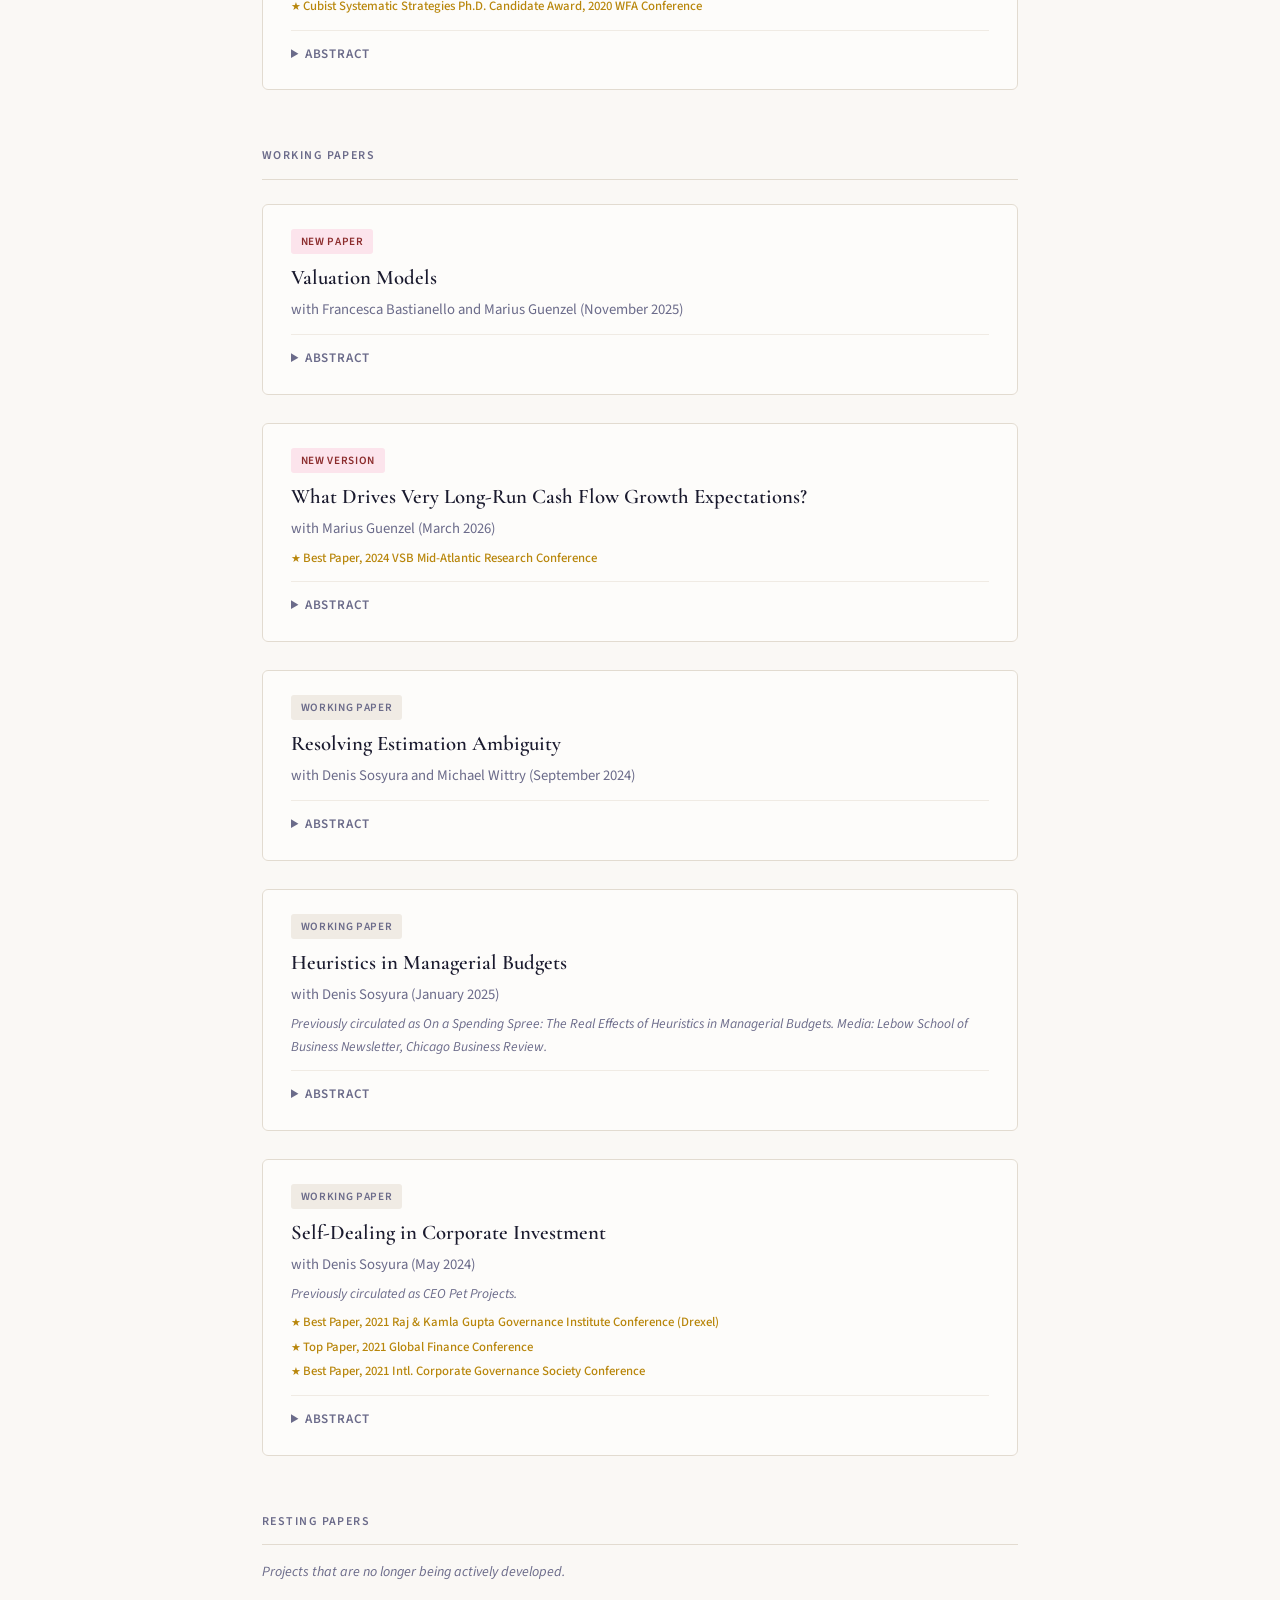
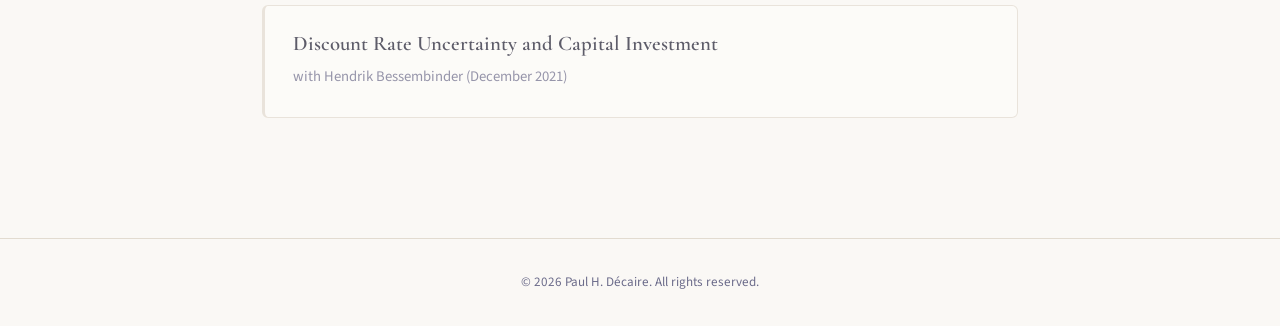
==== commit 9884b6e6: "Update paper metadata in research.html Removed venue and status from paper metadata." ====
--- a/research.html
+++ b/research.html
@@ -126,8 +126,6 @@
 
                 <article class="paper">
                     <div class="paper-meta">
-                        <span class="paper-venue">Quarterly Journal of Economics</span>
-                        <span class="paper-status rr">Reject &amp; Resubmit</span>
                         <span class="paper-status new">New Version</span>
                     </div>
                     <h3 class="paper-title">
--- a/style.css
+++ b/style.css
@@ -642,12 +642,13 @@
 /* About tagline — the italic hook sentence */
 .about-tagline {
     font-family: var(--font-display);
-    font-size: 1.25rem;
-    font-weight: 500;
+    font-size: 1.35rem;
+    font-weight: 400;
     font-style: italic;
-    line-height: 1.55;
-    margin-bottom: 0.75rem;
-    color: var(--color-ink);
+    line-height: 1.4;
+    margin-bottom: 1.25rem;
+    color: var(--color-ink);
+    letter-spacing: -0.01em;
 }
 
 /* Resting Papers explanatory note */
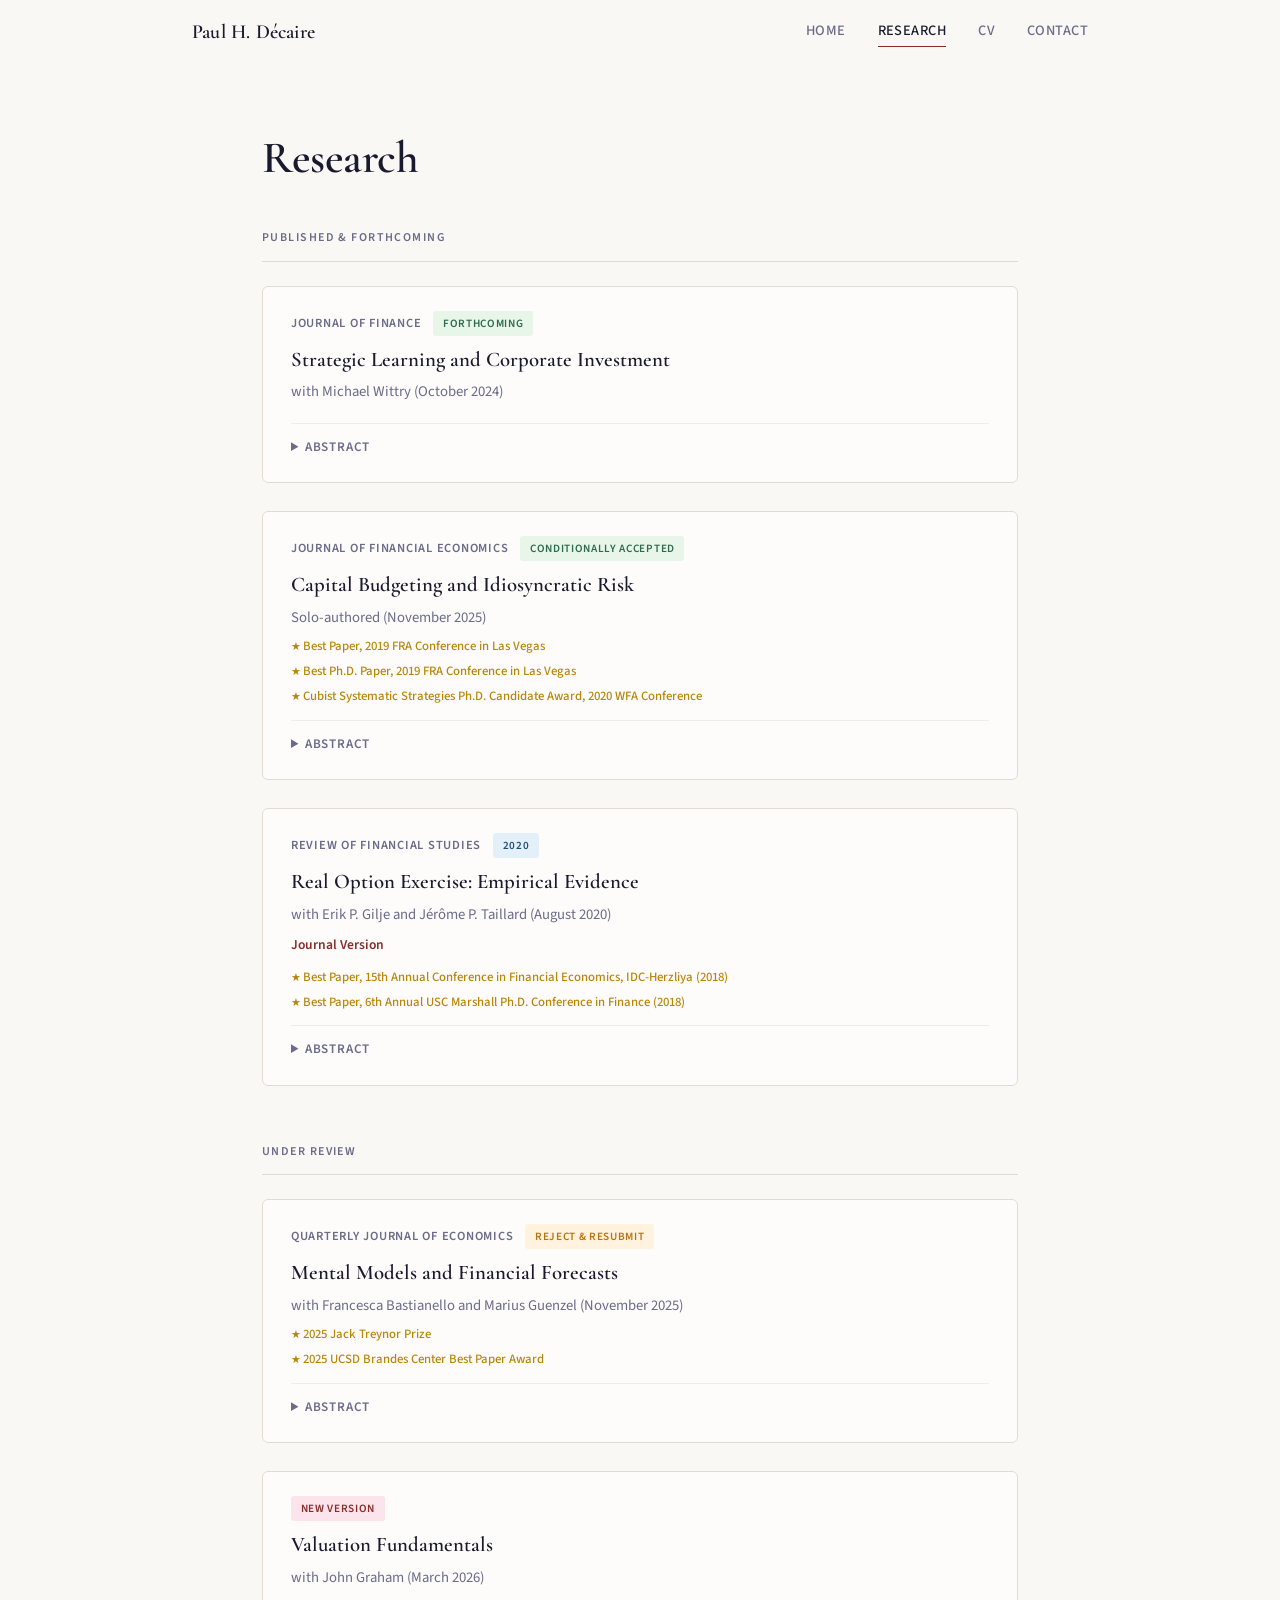
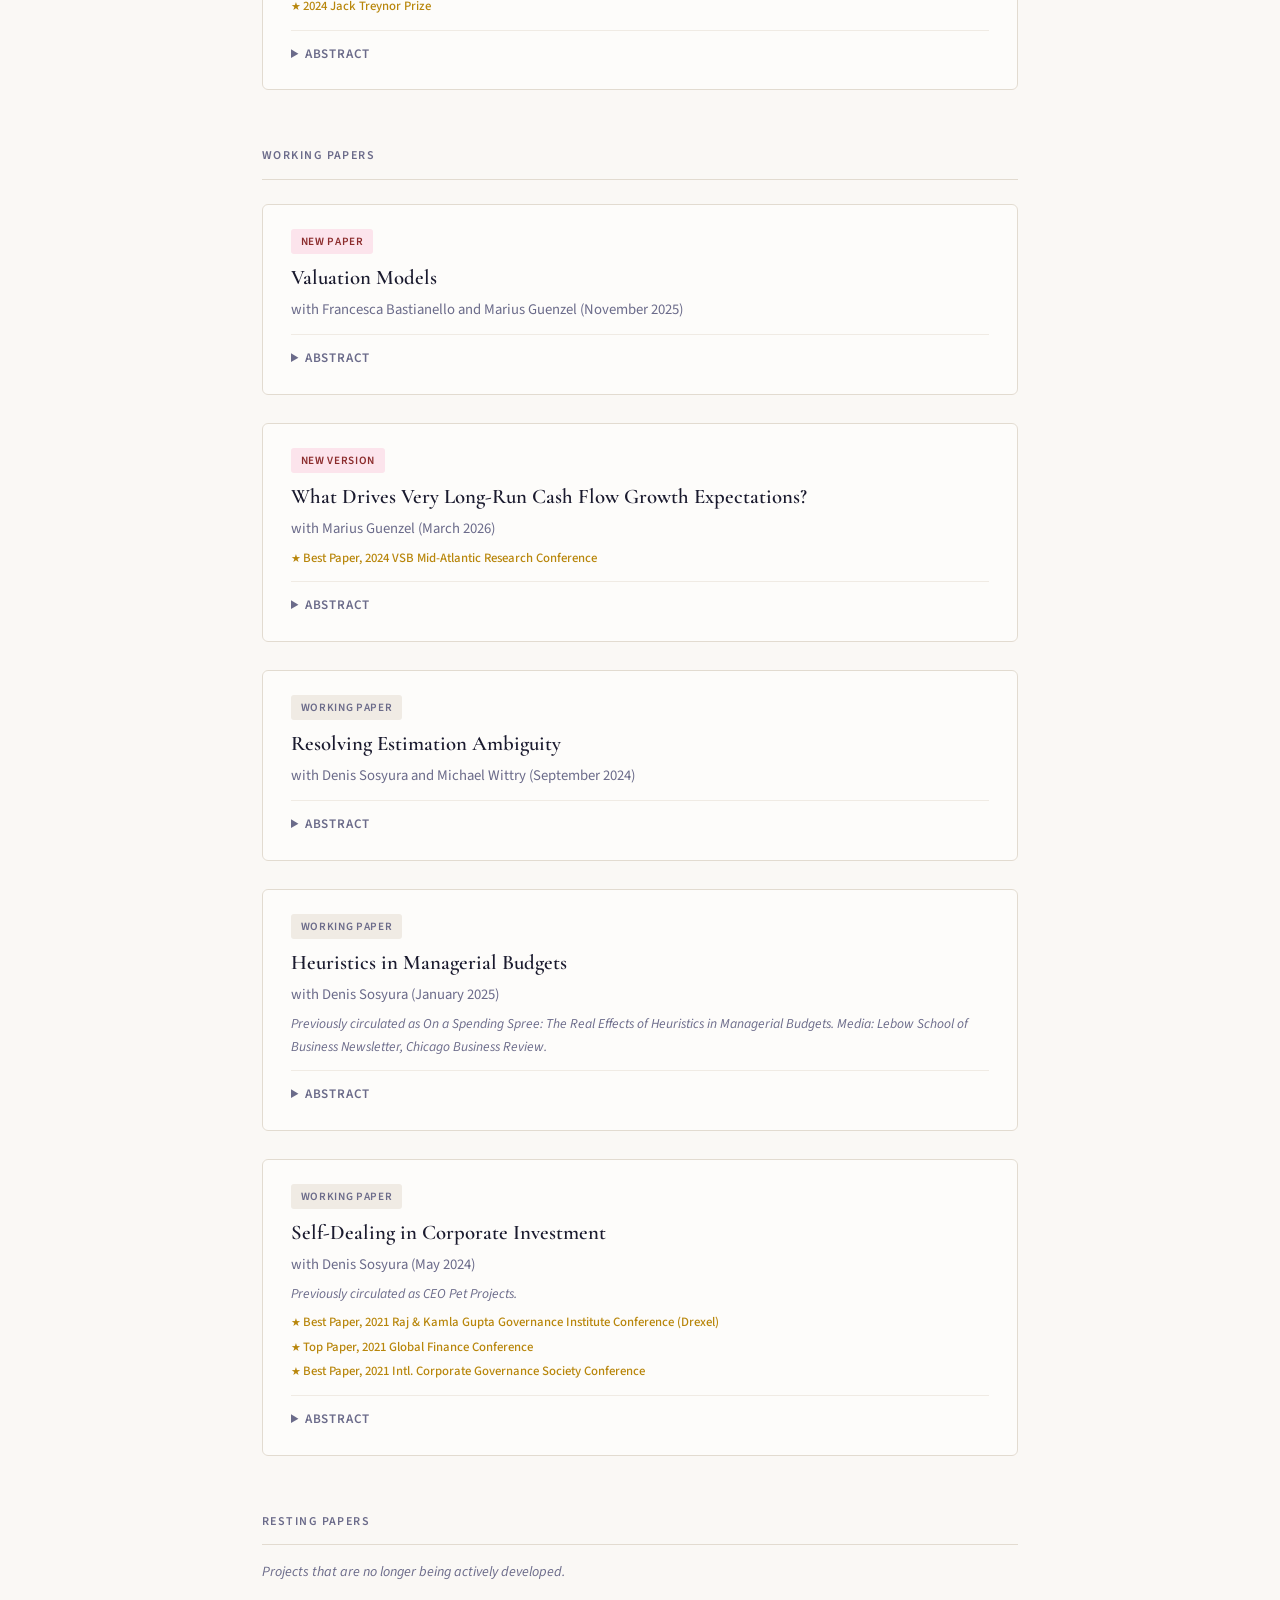
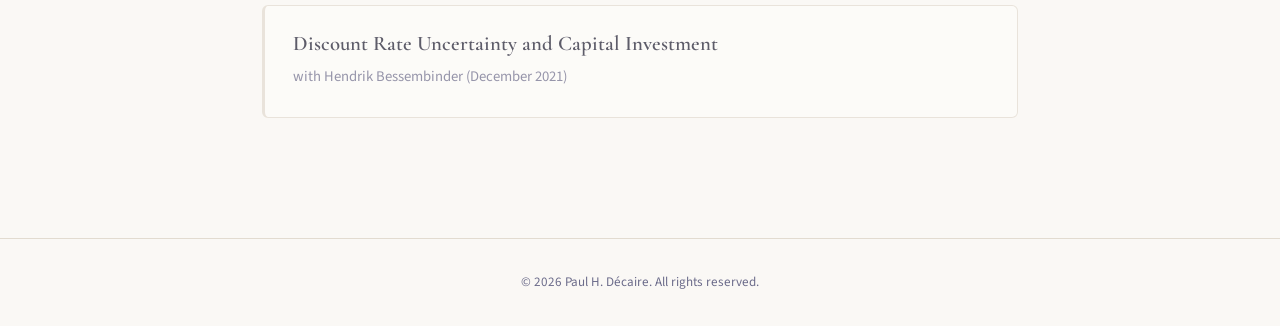
==== commit 0a610186: "Update research papers section in research.html Added details for a new paper and removed an outdate" ====
--- a/research.html
+++ b/research.html
@@ -75,6 +75,27 @@
                     </details>
                 </article>
 
+<article class="paper">
+                    <div class="paper-meta">
+                        <span class="paper-venue">Journal of Financial Economics</span>
+                        <span class="paper-status forthcoming">Conditionally Accepted</span>
+                    </div>
+                    <h3 class="paper-title">
+                        <a href="https://papers.ssrn.com/sol3/papers.cfm?abstract_id=3480884" target="_blank">Capital Budgeting and Idiosyncratic Risk</a>
+                    </h3>
+                    <p class="paper-authors">Solo-authored (November 2025)</p>
+                    <div class="paper-awards">
+                        <span class="award">Best Paper, 2019 FRA Conference in Las Vegas</span>
+                        <span class="award">Best Ph.D. Paper, 2019 FRA Conference in Las Vegas</span>
+                        <span class="award">Cubist Systematic Strategies Ph.D. Candidate Award, 2020 WFA Conference</span>
+                    </div>
+                    <details class="paper-abstract">
+                        <summary>Abstract</summary>
+                        <p>I show that managers discriminate against idiosyncratic risk in capital budgeting: marginal projects with greater idiosyncratic risk exposure are associated with higher required rate of return. To establish causality, I exploit quasi-exogenous within-region variation in project-specific idiosyncratic risk. I then decompose the measure of idiosyncratic risk into a good and a bad component and show that managers penalize projects for their exposure to downside risk. Finally, I explore how costly external financing, internal monitoring frictions, and CEOs' personal exposure to idiosyncratic risk affect those adjustments. Overall, financial and operational frictions induce managers to account for idiosyncratic risk when determining projects' required rate of return.</p>
+                    </details>
+                </article>
+
+
                 <article class="paper">
                     <div class="paper-meta">
                         <span class="paper-venue">Review of Financial Studies</span>
@@ -137,31 +158,11 @@
                     </div>
                     <details class="paper-abstract">
                         <summary>Abstract</summary>
-                        <p>Valuation combines expectations about cash flows and risk, yet little is known about how experts subjectively assess and incorporate risk into their models. Using a comprehensive sample with detailed information on valuation-model design and discount-rate inputs, we provide new evidence about valuation practice and how analysts assess firm-level risk. Analysts anchor their discount rates in the Capital Asset Pricing Model but apply subjective adjustments: they incorporate firm-specific characteristics they deem relevant and account for estimation noise when updating toward the benchmark. These adjustments strengthen the risk-return trade-off captured by subjective betas, resulting in a steeper subjective Security Market Line. While this process strengthens the relation between betas and future idiosyncratic risk, it weakens their link to systematic risk. More broadly, our findings illustrate how formal models and expert judgment interact: normative frameworks serve as disciplining anchors, but expectations ultimately reflect context-dependent judgment extending beyond, and improving upon, the model itself.</p>
-                    </details>
-                </article>
-
-                <article class="paper">
-                    <div class="paper-meta">
-                        <span class="paper-venue">Journal of Financial Economics</span>
-                        <span class="paper-status rr">Revise &amp; Resubmit (2nd round)</span>
-                    </div>
-                    <h3 class="paper-title">
-                        <a href="https://papers.ssrn.com/sol3/papers.cfm?abstract_id=3480884" target="_blank">Capital Budgeting and Idiosyncratic Risk</a>
-                    </h3>
-                    <p class="paper-authors">Solo-authored (November 2025)</p>
-                    <div class="paper-awards">
-                        <span class="award">Best Paper, 2019 FRA Conference in Las Vegas</span>
-                        <span class="award">Best Ph.D. Paper, 2019 FRA Conference in Las Vegas</span>
-                        <span class="award">Cubist Systematic Strategies Ph.D. Candidate Award, 2020 WFA Conference</span>
-                    </div>
-                    <details class="paper-abstract">
-                        <summary>Abstract</summary>
-                        <p>I show that managers discriminate against idiosyncratic risk in capital budgeting: marginal projects with greater idiosyncratic risk exposure are associated with higher required rate of return. To establish causality, I exploit quasi-exogenous within-region variation in project-specific idiosyncratic risk. I then decompose the measure of idiosyncratic risk into a good and a bad component and show that managers penalize projects for their exposure to downside risk. Finally, I explore how costly external financing, internal monitoring frictions, and CEOs' personal exposure to idiosyncratic risk affect those adjustments. Overall, financial and operational frictions induce managers to account for idiosyncratic risk when determining projects' required rate of return.</p>
-                    </details>
-                </article>
-
-            </div>
+                        <p>Using a comprehensive sample with detailed information on valuation-model design and discount-rate inputs, we provide new evidence about valuation practice and how analysts assess firm-level risk. Professionals anchor their discount rates on the CAPM but apply subjective adjustments by accounting for firm-specific characteristics and estimation noise. These adjustments strengthen the risk-return trade-off captured by subjective betas and increase the relation between betas and future idiosyncratic risk. Our findings illustrate how formal models and expert judgment interact: normative frameworks serve as disciplining anchors, but expectations ultimately reflect context-dependent judgment extending beyond the benchmark.</p>
+                    </details>
+                </article>
+
+                            </div>
         </section>
 
         <!-- Working Papers -->
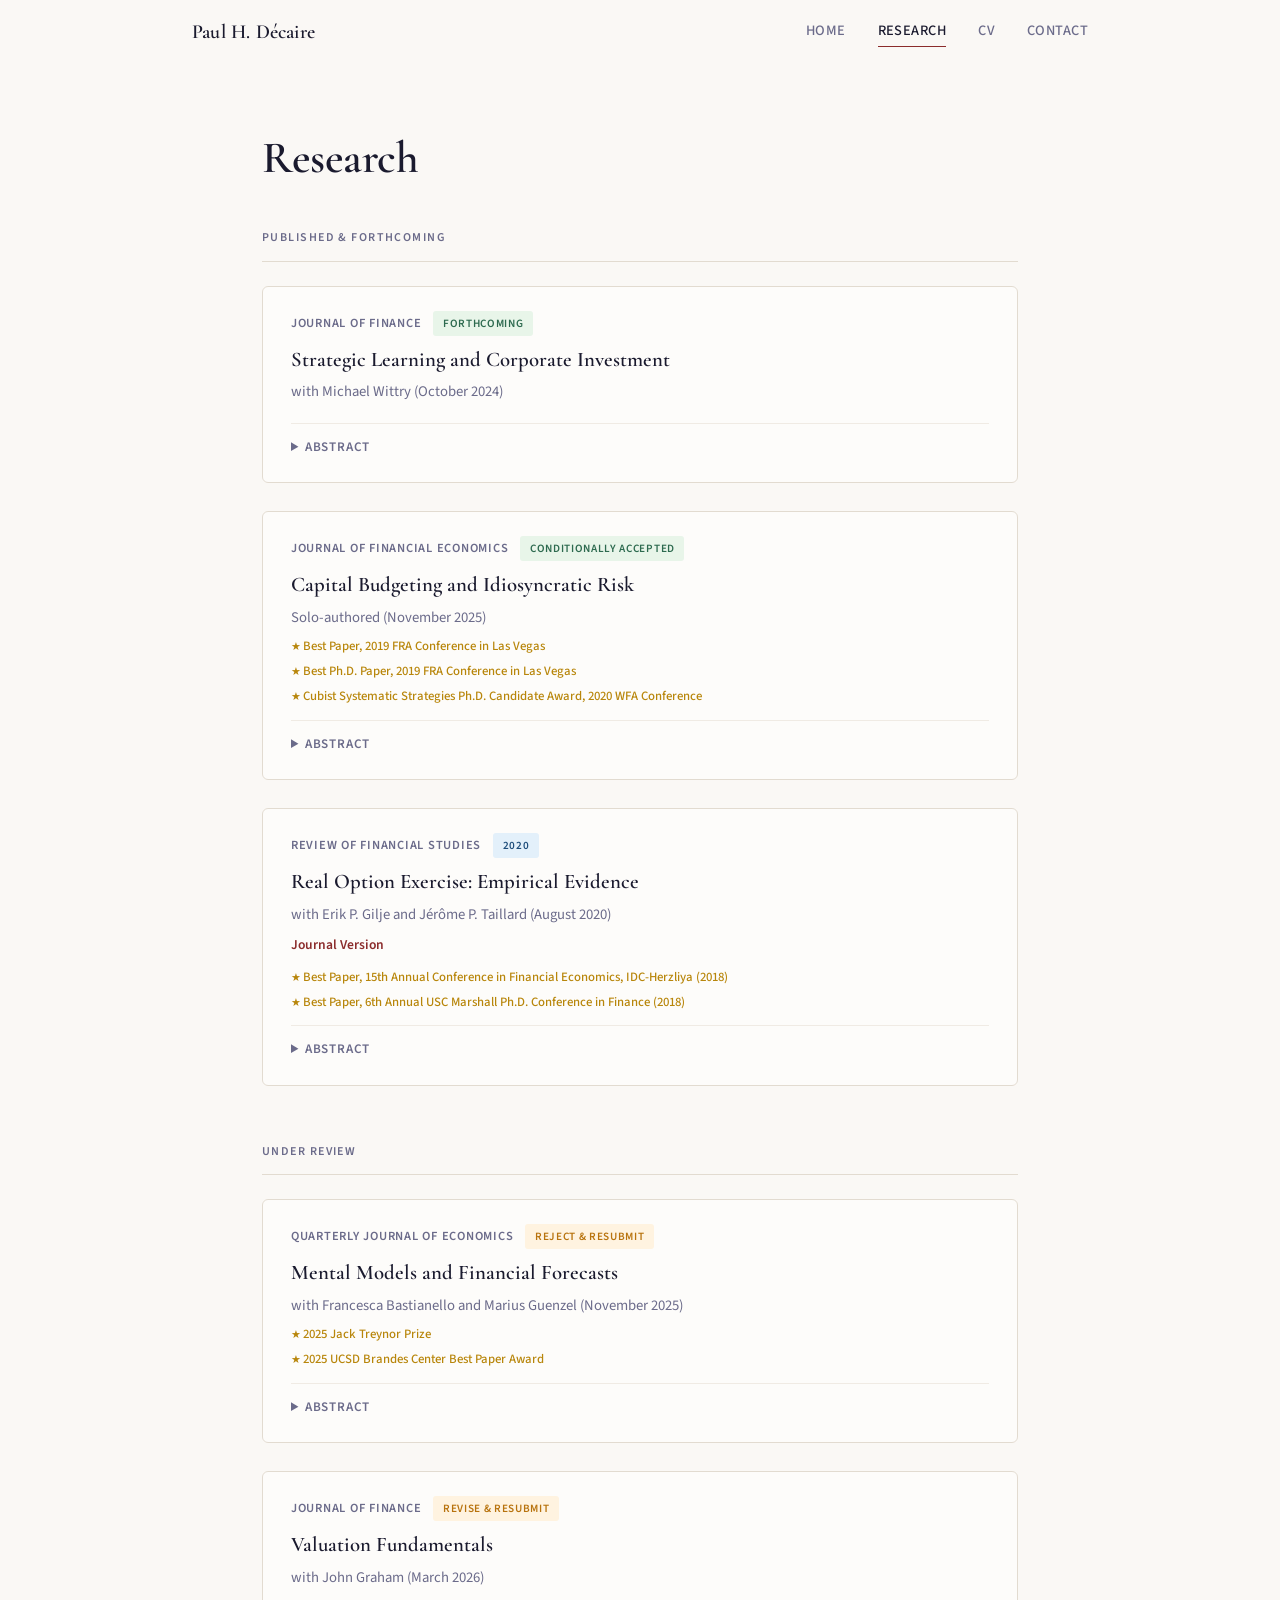
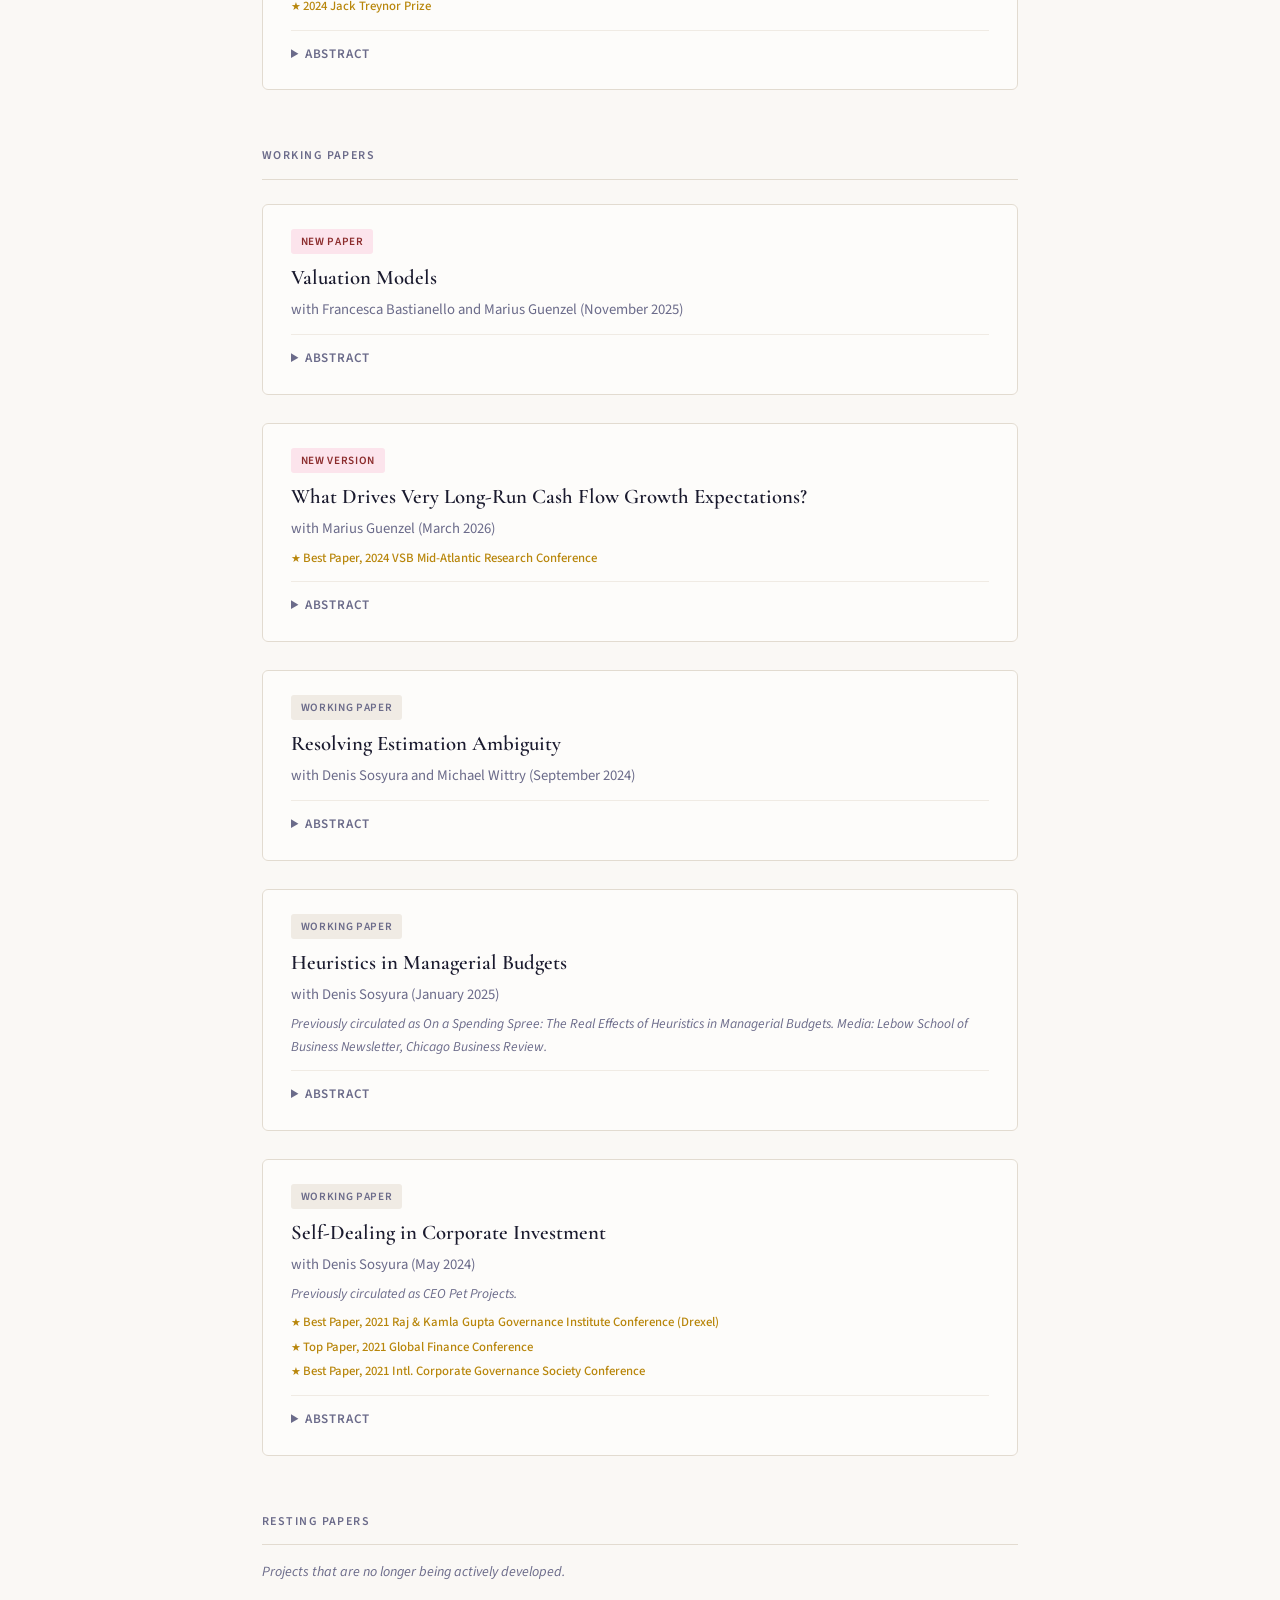
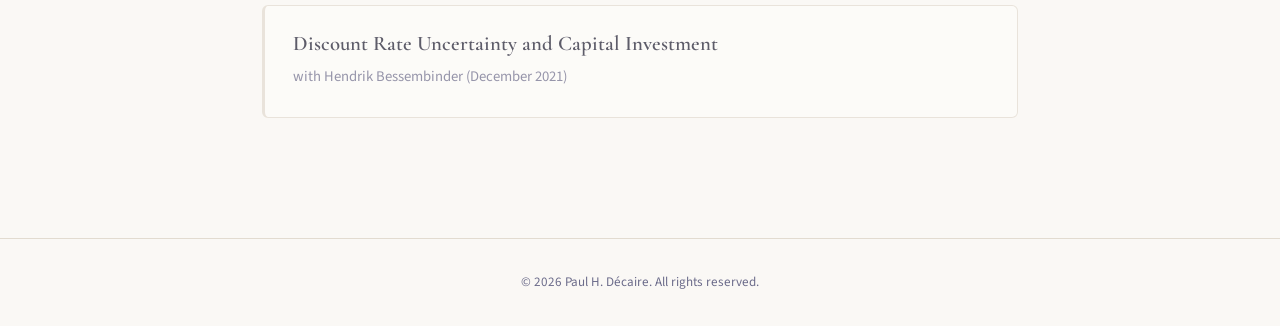
==== commit 9fa143c1: "Update research.html" ====
--- a/research.html
+++ b/research.html
@@ -147,7 +147,8 @@
 
                 <article class="paper">
                     <div class="paper-meta">
-                        <span class="paper-status new">New Version</span>
+                        <span class="paper-venue">Journal of Finance</span>
+                        <span class="paper-status rr">Revise &amp; Resubmit</span>
                     </div>
                     <h3 class="paper-title">
                         <a href="https://papers.ssrn.com/sol3/papers.cfm?abstract_id=4951338" target="_blank">Valuation Fundamentals</a>
